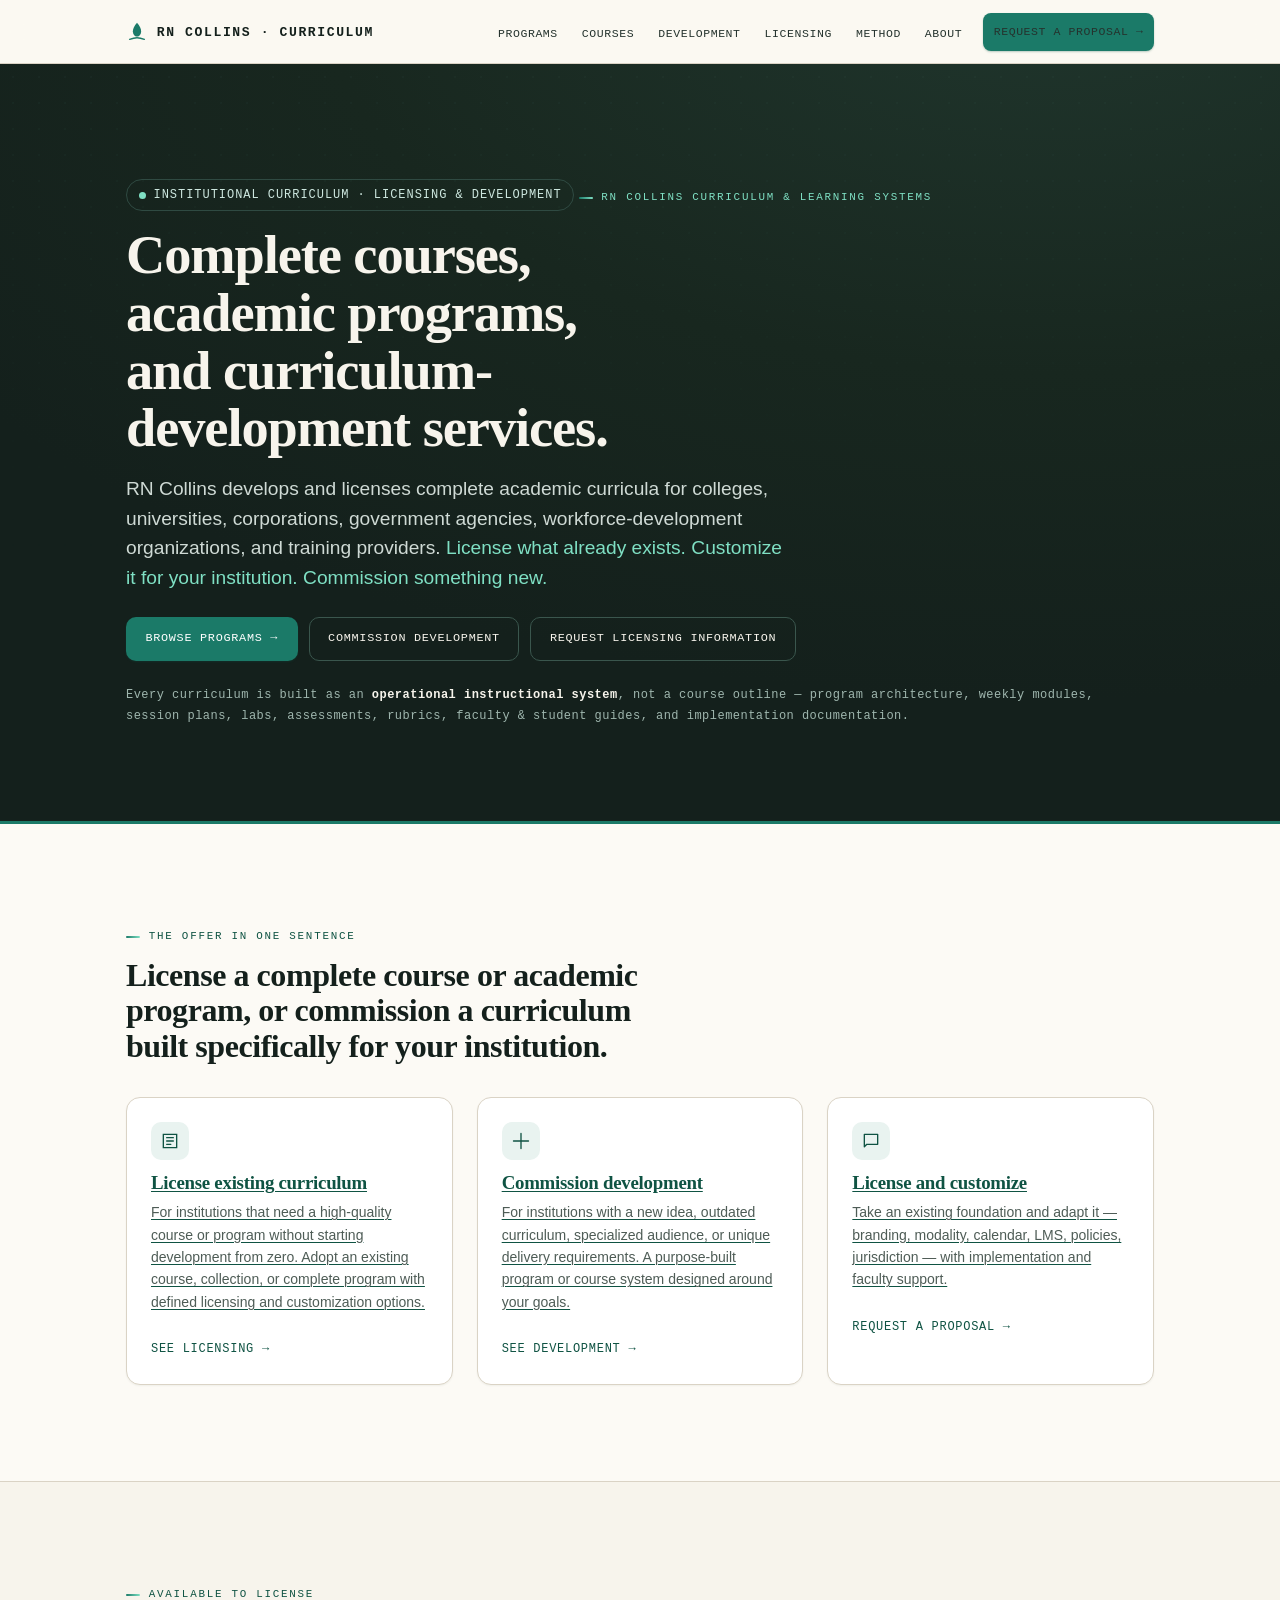
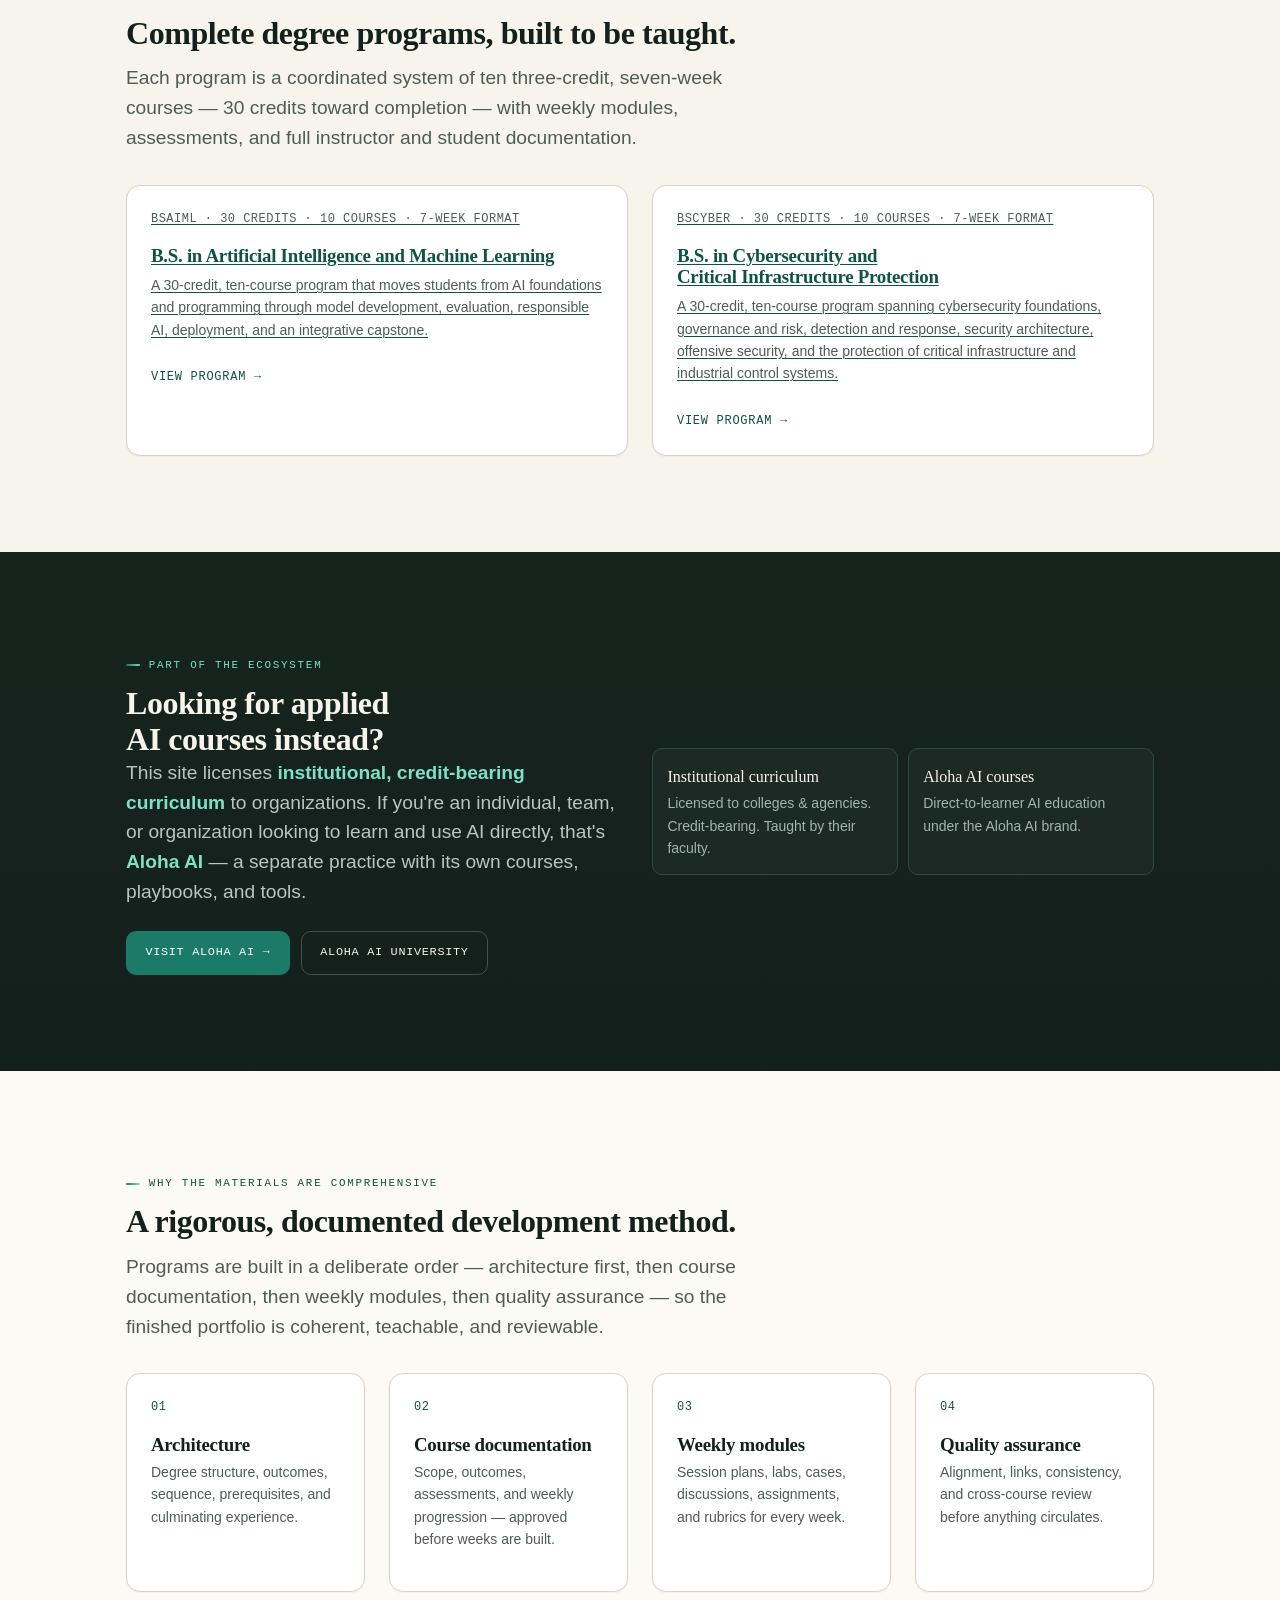
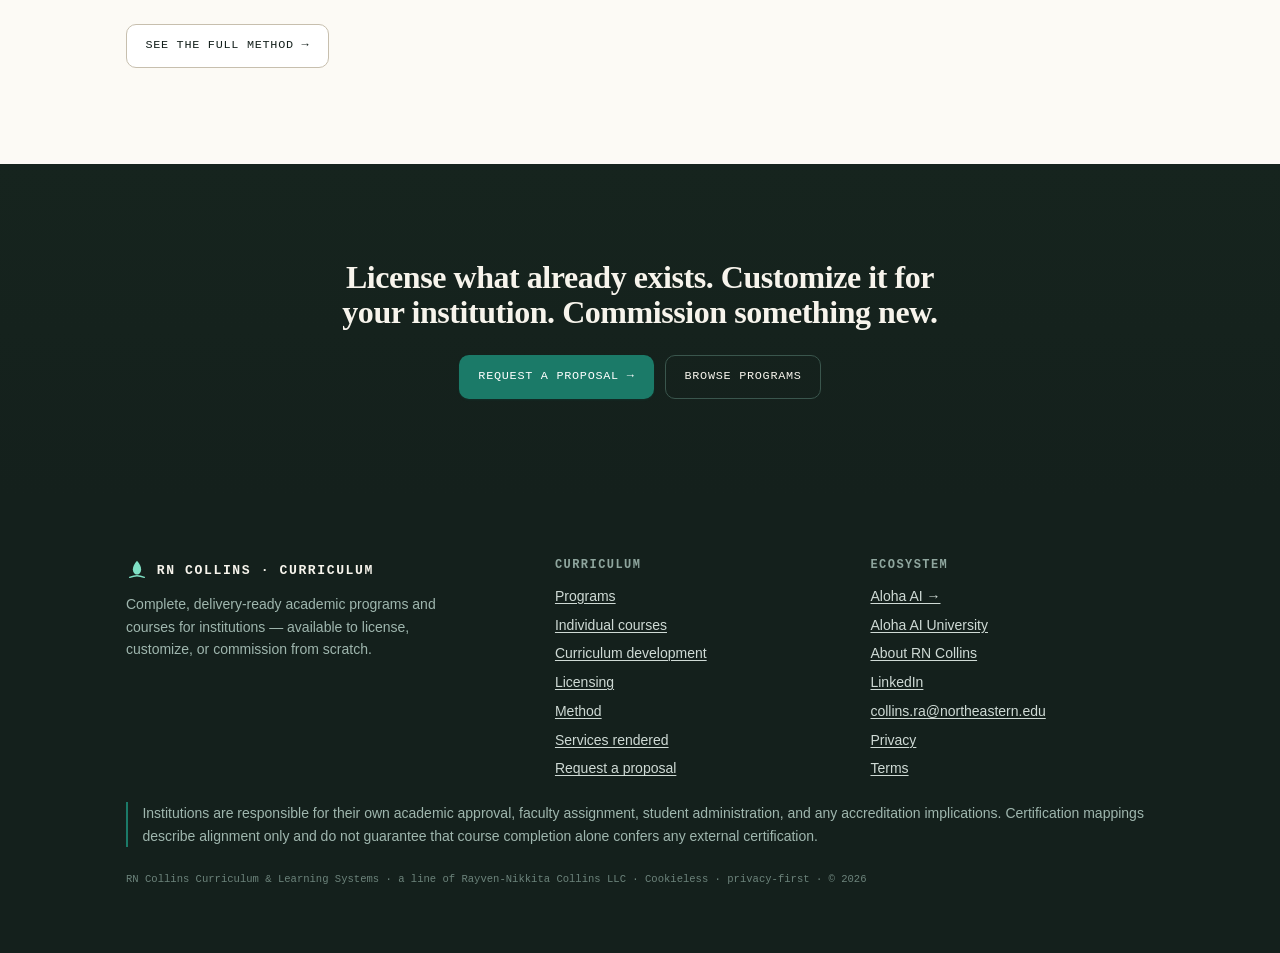
==== index.html @ 0f9e73a1 "feat: institutional curriculum licensing & development site Two offers (license existing / commissio" ====
<!DOCTYPE html>
<html lang="en">
<head>
<meta charset="UTF-8">
<meta name="viewport" content="width=device-width, initial-scale=1.0">
<title>RN Collins Curriculum — License complete academic programs, or commission a curriculum built for your institution</title>
<meta name="description" content="Complete, delivery-ready academic programs and courses for colleges, universities, agencies, and employers — available to license, customize, or commission from scratch. By RN Collins.">
<link rel="canonical" href="https://curriculum-licensing.vercel.app/">
<meta name="theme-color" content="#14201C">
<meta property="og:type" content="website">
<meta property="og:title" content="RN Collins Curriculum — License complete academic programs, or commission a curriculum built for your institution">
<meta property="og:description" content="Complete, delivery-ready academic programs and courses for colleges, universities, agencies, and employers — available to license, customize, or commission from scratch. By RN Collins.">
<meta property="og:url" content="https://curriculum-licensing.vercel.app/">
<meta name="twitter:card" content="summary_large_image">
<meta name="twitter:title" content="RN Collins Curriculum — License complete academic programs, or commission a curriculum built for your institution">
<meta name="twitter:description" content="Complete, delivery-ready academic programs and courses for colleges, universities, agencies, and employers — available to license, customize, or commission from scratch. By RN Collins.">
<link rel="icon" href="/favicon.svg" type="image/svg+xml">
<script>document.documentElement.className+=' js';</script>
<link rel="stylesheet" href="/aloha-ds.css">
<script type="application/ld+json">
{"@context":"https://schema.org","@type":"Service","serviceType":"Academic curriculum development and licensing","provider":{"@type":"Person","name":"RN Collins","jobTitle":"Curriculum architect and academic program developer"},"areaServed":"US","url":"https://curriculum-licensing.vercel.app/","description":"Complete, delivery-ready academic programs and courses for colleges, universities, agencies, and employers — available to license, customize, or commission from scratch. By RN Collins.","brand":{"@type":"Organization","name":"Rayven-Nikkita Collins LLC"}}
</script>
<style>
  .hero{position:relative;overflow:hidden;background:var(--grad-hero);color:var(--cream);
    padding-block:clamp(60px,9vw,128px) clamp(48px,6vw,88px);border-bottom:3px solid var(--teal)}
  .hero::before{content:"";position:absolute;inset:0;background-image:radial-gradient(rgba(127,224,196,.05) 1px,transparent 1px);
    background-size:26px 26px;-webkit-mask-image:linear-gradient(180deg,rgba(0,0,0,.6),transparent 70%);mask-image:linear-gradient(180deg,rgba(0,0,0,.6),transparent 70%);pointer-events:none}
  .hero>.wrap{position:relative}
  .hero .display{color:var(--cream);max-width:20ch;margin-bottom:var(--s4)}
  .hero .lead{color:#CFDAD5;max-width:62ch}
  .hero em{color:var(--teal-mint);font-style:normal}
  .hero__cta{display:flex;gap:.7rem;flex-wrap:wrap;margin-top:var(--s5)}
  .hero__meta{margin-top:var(--s5);font-family:var(--mono);font-size:var(--fs-xs);color:#9FB6AE;letter-spacing:.04em;line-height:1.8}
  .hero__meta b{color:var(--cream)}
  .livebadge{display:inline-flex;align-items:center;gap:.5rem;font-family:var(--mono);font-size:var(--fs-xs);
    letter-spacing:.08em;text-transform:uppercase;color:#CDE7DF;border:1px solid #2F4A42;border-radius:var(--r-pill);padding:.34rem .72rem;margin-bottom:var(--s4)}
  .livebadge .dot{width:7px;height:7px;border-radius:50%;background:var(--teal-mint)}
  .sec-head{margin-bottom:var(--s6);max-width:72ch}
  .sec-head .h2{margin-bottom:var(--s3)}
  .pagehead{padding-block:clamp(48px,6vw,84px) clamp(28px,3vw,40px);background:var(--grad-ink);color:var(--cream);border-bottom:3px solid var(--teal)}
  .pagehead .display,.pagehead .h1{color:var(--cream)}
  .pagehead .lead{color:#CFDAD5}
  .card .go{font-family:var(--mono);font-size:var(--fs-xs);color:var(--teal-d);text-transform:uppercase;letter-spacing:.06em;margin-top:.7rem;display:inline-block}
  .card--hover:hover .go{text-decoration:underline}
  .kv{font-family:var(--mono);font-size:var(--fs-xs);letter-spacing:.04em;color:var(--muted);text-transform:uppercase}
  .num-stat{font-family:var(--serif);font-size:2rem;color:var(--teal-d);line-height:1}
  .section--ink .num-stat{color:var(--teal-mint)}
  .clist{list-style:none;margin:0;padding:0}
  .clist li{padding-left:1.4rem;position:relative;margin-bottom:.5rem}
  .clist li::before{content:"";position:absolute;left:0;top:.5em;width:8px;height:8px;border-radius:2px;background:var(--grad-mint-rule)}
  .courserow{display:grid;grid-template-columns:auto 1fr auto;gap:var(--s4);align-items:baseline;padding:var(--s4) 0;border-bottom:1px solid var(--line)}
  .courserow:last-child{border-bottom:0}
  .courserow .code{font-family:var(--mono);font-size:var(--fs-sm);color:var(--teal-d);letter-spacing:.03em}
  .courserow .cr{font-family:var(--mono);font-size:var(--fs-xs);color:var(--muted)}
  @media(max-width:640px){.courserow{grid-template-columns:1fr;gap:var(--s1)}}
  .offergrid{display:grid;grid-template-columns:1fr 1fr 1fr;gap:var(--s5)}
  @media(max-width:820px){.offergrid{grid-template-columns:1fr}}
  .phase{border-left:2px solid var(--line-2);padding:0 0 var(--s5) var(--s5);position:relative;margin-left:.4rem}
  .phase::before{content:"";position:absolute;left:-6px;top:.2rem;width:10px;height:10px;border-radius:50%;background:var(--teal);border:2px solid var(--paper)}
  .phase:last-child{padding-bottom:0}
  .phase .p-num{font-family:var(--mono);font-size:var(--fs-xs);letter-spacing:.1em;color:var(--teal-d);text-transform:uppercase}
</style>
</head>
<body>
<a class="skip" href="#main">Skip to content</a>
<header class="nav">
  <div class="nav__in">
    <a class="nav__brand" href="/" aria-label="RN Collins Curriculum home">
      <svg width="22" height="22" viewBox="0 0 24 24" aria-hidden="true"><path d="M12 2c3 3.5 4.5 6.5 4.5 9.2 0 3.4-2 5.8-4.5 5.8s-4.5-2.4-4.5-5.8C7.5 8.5 9 5.5 12 2z" fill="#1B7A68"/><path d="M4 20c3-1.2 5.4-1.8 8-1.8s5 .6 8 1.8" stroke="#1B7A68" stroke-width="1.6" fill="none" stroke-linecap="round"/></svg>
      RN&nbsp;Collins&nbsp;·&nbsp;Curriculum
    </a>
    <button class="nav__burger" id="burger" aria-expanded="false" aria-controls="navlinks" aria-label="Open menu">
      <svg width="20" height="20" viewBox="0 0 24 24" aria-hidden="true"><path d="M3 6h18M3 12h18M3 18h18" stroke="currentColor" stroke-width="1.8" stroke-linecap="round"/></svg>
    </button>
    <nav aria-label="Primary">
      <ul class="nav__links" id="navlinks">
<li><a href="/programs">Programs</a></li>
<li><a href="/courses">Courses</a></li>
<li><a href="/curriculum-development">Development</a></li>
<li><a href="/licensing">Licensing</a></li>
<li><a href="/method">Method</a></li>
<li><a href="/about">About</a></li>
<li class="nav__cta"><a class="btn btn--primary btn--sm" href="/request">Request a proposal →</a></li>
</ul>
    </nav>
  </div>
</header>
<main id="main"><section class="hero">
    <div class="wrap">
      <span class="livebadge"><span class="dot"></span> Institutional curriculum · licensing &amp; development</span>
      <p class="eyebrow" style="color:var(--teal-mint)">RN Collins Curriculum &amp; Learning Systems</p>
      <h1 class="display">Complete courses, academic programs, and curriculum-development services.</h1>
      <p class="lead">RN Collins develops and licenses complete academic curricula for colleges, universities, corporations, government agencies, workforce-development organizations, and training providers. <em>License what already exists. Customize it for your institution. Commission something new.</em></p>
      <div class="hero__cta">
        <a class="btn btn--primary" href="/programs">Browse programs →</a>
        <a class="btn btn--ghost" href="/curriculum-development">Commission development</a>
        <a class="btn btn--ghost" href="/request">Request licensing information</a>
      </div>
      <p class="hero__meta">Every curriculum is built as an <b>operational instructional system</b>, not a course outline — program architecture, weekly modules, session plans, labs, assessments, rubrics, faculty &amp; student guides, and implementation documentation.</p>
    </div>
  </section>

  <section class="section section--paper">
    <div class="wrap">
      <div class="sec-head reveal">
        <p class="eyebrow">The offer in one sentence</p>
        <h2 class="h2">License a complete course or academic program, or commission a curriculum built specifically for your institution.</h2>
      </div>
      <div class="offergrid">
        <a class="card card--hover reveal" href="/licensing">
          <div class="card__ic"><svg width="20" height="20" viewBox="0 0 24 24"><path d="M4 4h16v16H4z" fill="none" stroke="currentColor" stroke-width="1.6"/><path d="M8 8h8M8 12h8M8 16h5" stroke="currentColor" stroke-width="1.6" stroke-linecap="round"/></svg></div>
          <h3>License existing curriculum</h3>
          <p class="muted small">For institutions that need a high-quality course or program without starting development from zero. Adopt an existing course, collection, or complete program with defined licensing and customization options.</p>
          <span class="go">See licensing →</span>
        </a>
        <a class="card card--hover reveal" href="/curriculum-development">
          <div class="card__ic"><svg width="20" height="20" viewBox="0 0 24 24"><path d="M12 3v18M3 12h18" stroke="currentColor" stroke-width="1.6" stroke-linecap="round"/></svg></div>
          <h3>Commission development</h3>
          <p class="muted small">For institutions with a new idea, outdated curriculum, specialized audience, or unique delivery requirements. A purpose-built program or course system designed around your goals.</p>
          <span class="go">See development →</span>
        </a>
        <a class="card card--hover reveal" href="/request">
          <div class="card__ic"><svg width="20" height="20" viewBox="0 0 24 24"><path d="M4 4h16v12H7l-3 3z" fill="none" stroke="currentColor" stroke-width="1.6" stroke-linejoin="round"/></svg></div>
          <h3>License and customize</h3>
          <p class="muted small">Take an existing foundation and adapt it — branding, modality, calendar, LMS, policies, jurisdiction — with implementation and faculty support.</p>
          <span class="go">Request a proposal →</span>
        </a>
      </div>
    </div>
  </section>

  <section class="section">
    <div class="wrap">
      <div class="sec-head reveal">
        <p class="eyebrow">Available to license</p>
        <h2 class="h2">Complete degree programs, built to be taught.</h2>
        <p class="lead">Each program is a coordinated system of ten three-credit, seven-week courses — 30 credits toward completion — with weekly modules, assessments, and full instructor and student documentation.</p>
      </div>
      <div class="grid grid-2">
        <a class="card card--hover reveal" href="/programs/ai-machine-learning">
          <p class="kv">BSAIML · 30 credits · 10 courses · 7-week format</p>
          <h3 style="margin-top:.4rem">B.S. in Artificial Intelligence and Machine Learning</h3>
          <p class="muted small">A 30-credit, ten-course program that moves students from AI foundations and programming through model development, evaluation, responsible AI, deployment, and an integrative capstone.</p>
          <span class="go">View program →</span>
        </a>
<a class="card card--hover reveal" href="/programs/cybersecurity-critical-infrastructure">
          <p class="kv">BSCYBER · 30 credits · 10 courses · 7-week format</p>
          <h3 style="margin-top:.4rem">B.S. in Cybersecurity and Critical Infrastructure Protection</h3>
          <p class="muted small">A 30-credit, ten-course program spanning cybersecurity foundations, governance and risk, detection and response, security architecture, offensive security, and the protection of critical infrastructure and industrial control systems.</p>
          <span class="go">View program →</span>
        </a>
      </div>
    </div>
  </section>

  <section class="section section--ink">
    <div class="wrap">
      <div class="grid grid-2" style="align-items:center">
        <div class="reveal">
          <p class="eyebrow">Part of the ecosystem</p>
          <h2 class="h2" style="color:var(--cream)">Looking for applied AI courses instead?</h2>
          <p class="lead">This site licenses <b style="color:var(--teal-mint)">institutional, credit-bearing curriculum</b> to organizations. If you're an individual, team, or organization looking to learn and use AI directly, that's <b style="color:var(--teal-mint)">Aloha AI</b> — a separate practice with its own courses, playbooks, and tools.</p>
          <div class="hero__cta">
            <a class="btn btn--primary" href="https://aloha-ai-consulting.vercel.app" target="_blank" rel="noopener">Visit Aloha AI →</a>
            <a class="btn btn--ghost" href="https://aloha-ai-consulting.vercel.app/university" target="_blank" rel="noopener">Aloha AI University</a>
          </div>
        </div>
        <div class="reveal">
          <div class="moat" style="display:grid;grid-template-columns:1fr 1fr;gap:.6rem">
            <div class="m" style="border:1px solid #2F4A42;border-radius:var(--r-sm);padding:.9rem;background:rgba(255,255,255,.03)"><div class="t" style="font-family:var(--serif);color:var(--cream);margin-bottom:.2rem">Institutional curriculum</div><div class="small" style="color:#9FB6AE">Licensed to colleges &amp; agencies. Credit-bearing. Taught by their faculty.</div></div>
            <div class="m" style="border:1px solid #2F4A42;border-radius:var(--r-sm);padding:.9rem;background:rgba(255,255,255,.03)"><div class="t" style="font-family:var(--serif);color:var(--cream);margin-bottom:.2rem">Aloha AI courses</div><div class="small" style="color:#9FB6AE">Direct-to-learner AI education under the Aloha&nbsp;AI brand.</div></div>
          </div>
        </div>
      </div>
    </div>
  </section>

  <section class="section section--paper">
    <div class="wrap">
      <div class="sec-head reveal">
        <p class="eyebrow">Why the materials are comprehensive</p>
        <h2 class="h2">A rigorous, documented development method.</h2>
        <p class="lead">Programs are built in a deliberate order — architecture first, then course documentation, then weekly modules, then quality assurance — so the finished portfolio is coherent, teachable, and reviewable.</p>
      </div>
      <div class="grid grid-4 keep-2">
        <div class="card reveal"><p class="kv" style="color:var(--teal-d)">01</p><h3 style="margin:.3rem 0 .4rem;font-size:var(--fs-h3)">Architecture</h3><p class="muted small">Degree structure, outcomes, sequence, prerequisites, and culminating experience.</p></div>
<div class="card reveal"><p class="kv" style="color:var(--teal-d)">02</p><h3 style="margin:.3rem 0 .4rem;font-size:var(--fs-h3)">Course documentation</h3><p class="muted small">Scope, outcomes, assessments, and weekly progression — approved before weeks are built.</p></div>
<div class="card reveal"><p class="kv" style="color:var(--teal-d)">03</p><h3 style="margin:.3rem 0 .4rem;font-size:var(--fs-h3)">Weekly modules</h3><p class="muted small">Session plans, labs, cases, discussions, assignments, and rubrics for every week.</p></div>
<div class="card reveal"><p class="kv" style="color:var(--teal-d)">04</p><h3 style="margin:.3rem 0 .4rem;font-size:var(--fs-h3)">Quality assurance</h3><p class="muted small">Alignment, links, consistency, and cross-course review before anything circulates.</p></div>
      </div>
      <div style="margin-top:var(--s6)"><a class="btn btn--outline" href="/method">See the full method →</a></div>
    </div>
  </section>

  <section class="section section--ink">
    <div class="wrap" style="text-align:center;max-width:760px">
      <h2 class="h2" style="color:var(--cream)">License what already exists. Customize it for your institution. Commission something new.</h2>
      <div class="hero__cta" style="justify-content:center;margin-top:var(--s5)">
        <a class="btn btn--primary" href="/request">Request a proposal →</a>
        <a class="btn btn--ghost" href="/programs">Browse programs</a>
      </div>
    </div>
  </section></main>
<footer class="footer" aria-labelledby="foot-h">
  <div class="wrap">
    <h2 id="foot-h" class="small" style="position:absolute;left:-999px">Site footer</h2>
    <div class="footer__grid">
      <div>
        <a class="nav__brand" href="/" style="color:var(--cream)" aria-label="RN Collins Curriculum home"><svg width="22" height="22" viewBox="0 0 24 24" aria-hidden="true"><path d="M12 2c3 3.5 4.5 6.5 4.5 9.2 0 3.4-2 5.8-4.5 5.8s-4.5-2.4-4.5-5.8C7.5 8.5 9 5.5 12 2z" fill="#7FE0C4"/><path d="M4 20c3-1.2 5.4-1.8 8-1.8s5 .6 8 1.8" stroke="#7FE0C4" stroke-width="1.6" fill="none" stroke-linecap="round"/></svg> RN&nbsp;Collins&nbsp;·&nbsp;Curriculum</a>
        <p class="small" style="margin-top:var(--s3);max-width:40ch;color:#9FB6AE">Complete, delivery-ready academic programs and courses for institutions — available to license, customize, or commission from scratch.</p>
      </div>
      <div>
        <h3>Curriculum</h3>
        <ul>
          <li><a href="/programs">Programs</a></li>
          <li><a href="/courses">Individual courses</a></li>
          <li><a href="/curriculum-development">Curriculum development</a></li>
          <li><a href="/licensing">Licensing</a></li>
          <li><a href="/method">Method</a></li>
          <li><a href="/services-rendered">Services rendered</a></li>
          <li><a href="/request">Request a proposal</a></li>
        </ul>
      </div>
      <div>
        <h3>Ecosystem</h3>
        <ul>
          <li><a href="https://aloha-ai-consulting.vercel.app" target="_blank" rel="noopener">Aloha AI →</a></li>
          <li><a href="https://aloha-ai-consulting.vercel.app/university" target="_blank" rel="noopener">Aloha AI University</a></li>
          <li><a href="/about">About RN Collins</a></li>
          <li><a href="https://www.linkedin.com/in/rn-collins" target="_blank" rel="noopener">LinkedIn</a></li>
          <li><a href="mailto:collins.ra@northeastern.edu?subject=Curriculum%20licensing%20inquiry">collins.ra@northeastern.edu</a></li>
          <li><a href="/privacy">Privacy</a></li>
          <li><a href="/terms">Terms</a></li>
        </ul>
      </div>
    </div>
    <p class="disc small">Institutions are responsible for their own academic approval, faculty assignment, student administration, and any accreditation implications. Certification mappings describe alignment only and do not guarantee that course completion alone confers any external certification.</p>
    <p class="fine">RN Collins Curriculum &amp; Learning Systems · a line of Rayven-Nikkita Collins LLC · Cookieless · privacy-first · © 2026</p>
  </div>
</footer>
<script>
  (function(){var b=document.getElementById('burger'),l=document.getElementById('navlinks');
  function set(o){b.setAttribute('aria-expanded',o);l.classList.toggle('open',o);b.setAttribute('aria-label',o?'Close menu':'Open menu');}
  b.addEventListener('click',function(){set(b.getAttribute('aria-expanded')!=='true');});
  l.addEventListener('click',function(e){if(e.target.tagName==='A')set(false);});
  document.addEventListener('keydown',function(e){if(e.key==='Escape')set(false);});})();
  document.querySelectorAll('.acc__btn').forEach(function(btn){var p=document.getElementById(btn.getAttribute('aria-controls'));
    btn.addEventListener('click',function(){var o=btn.getAttribute('aria-expanded')==='true';btn.setAttribute('aria-expanded',!o);p.style.maxHeight=o?null:p.scrollHeight+'px';});});
  (function(){var nav=document.querySelector('.nav');if(!nav)return;var on=function(){nav.classList.toggle('is-stuck',window.scrollY>8);};on();window.addEventListener('scroll',on,{passive:true});})();
  (function(){if(matchMedia('(prefers-reduced-motion:reduce)').matches){document.querySelectorAll('.reveal').forEach(function(e){e.classList.add('in');});return;}
  var io=new IntersectionObserver(function(es){es.forEach(function(e){if(e.isIntersecting){e.target.classList.add('in');io.unobserve(e.target);}});},{threshold:.12});
  document.querySelectorAll('.reveal').forEach(function(e){io.observe(e);});})();
</script>
</body>
</html>
---- aloha-ds.css ----
/* ============================================================
   ALOHA AI — DESIGN SYSTEM  (aloha-ds.css)
   The shared stylesheet for all 13 ecosystem sites.
   Copy this file verbatim into each site; put page-specific
   rules in the page's own <style> or a page.css.
   v1.0 · 2026-07
   ============================================================ */

/* ---- 1. TOKENS ------------------------------------------- */
:root{
  /* Brand color */
  --teal:#1B7A68; --teal-d:#0F5343; --teal-l:#E9F3F0; --teal-mint:#7FE0C4;
  --ink:#14201C; --ink-2:#25332E; --ink-3:#3B4A44;
  --cream:#F7F4EC; --cream-2:#EFEAE0; --paper:#FCFAF5; --white:#FFFFFF;
  --muted:#4E5C56;            /* AA on cream */
  --muted-on-ink:#B7C7C0;     /* AA on ink */
  --line:#DAD3C5; --line-2:#C7BFAE;
  --amber:#8A5A08; --amber-l:#FBF4E6; --amber-bd:#E4CE9E;
  --red:#9C2F2F; --red-l:#FBF1F0; --red-bd:#E3B9B4;
  --green:#166A34; --green-l:#EFF7F1; --green-bd:#BEDFC9;
  /* Type */
  --serif:"Iowan Old Style","Palatino Linotype",Palatino,Georgia,"Times New Roman",serif;
  --sans:-apple-system,BlinkMacSystemFont,"Segoe UI",Inter,Roboto,Helvetica,Arial,sans-serif;
  --mono:"SFMono-Regular",Menlo,Consolas,"Liberation Mono",monospace;
  /* Type scale (fluid) */
  --fs-display:clamp(2.1rem,5.2vw,3.4rem);
  --fs-h1:clamp(1.9rem,4vw,2.7rem);
  --fs-h2:clamp(1.5rem,3vw,2rem);
  --fs-h3:1.18rem; --fs-body:1rem; --fs-sm:.875rem; --fs-xs:.75rem;
  --label:.68rem;               /* mono eyebrow/label size */
  /* Space scale */
  --s1:4px; --s2:8px; --s3:12px; --s4:16px; --s5:24px; --s6:32px; --s7:48px; --s8:64px; --s9:96px;
  /* Radius + shadow + motion */
  --r-sm:10px; --r:14px; --r-lg:18px; --r-pill:999px;
  --sh-1:0 1px 2px rgba(20,32,28,.05);
  --sh-2:0 1px 2px rgba(20,32,28,.05),0 10px 34px rgba(20,32,28,.07);
  /* elevated shadow set (flagship depth, still soft) */
  --sh-3:0 2px 4px rgba(20,32,28,.04),0 18px 48px -12px rgba(20,32,28,.14);
  --sh-focus:0 0 0 3px rgba(27,122,104,.35);
  --sh-focus-mint:0 0 0 3px rgba(127,224,196,.55);
  --ease:cubic-bezier(.4,0,.2,1);
  --ease-out:cubic-bezier(.16,1,.3,1);      /* editorial ease-out for reveals */
  --dur:.22s; --dur-s:.14s;
  --maxw:1080px; --maxw-wide:1200px; --nav-h:64px;
  /* Editorial surfaces / gradients (within brand) */
  --grad-hero:radial-gradient(130% 120% at 82% -12%,#20362d 0%,#18271F 44%,var(--ink) 80%);
  --grad-ink:linear-gradient(180deg,#16241E 0%,var(--ink) 100%);
  --grad-mint-rule:linear-gradient(90deg,var(--teal) 0%,var(--teal-mint) 100%);
  --texture-dot:radial-gradient(rgba(27,122,104,.045) 1px,transparent 1px);
}

/* ---- 2. BASE / RESET ------------------------------------- */
*{box-sizing:border-box}
html{scroll-behavior:smooth;scroll-padding-top:calc(var(--nav-h) + 12px);-webkit-text-size-adjust:100%}
body{margin:0;background:var(--cream);color:var(--ink);font-family:var(--sans);
  font-size:var(--fs-body);line-height:1.6;-webkit-font-smoothing:antialiased;text-rendering:optimizeLegibility}
img{max-width:100%;display:block}
h1,h2,h3,h4{font-family:var(--serif);font-weight:600;letter-spacing:-.014em;line-height:1.12;margin:0;text-wrap:balance}
p{margin:0 0 1rem;text-wrap:pretty}
a{color:var(--teal-d);text-underline-offset:2px;text-decoration-thickness:from-font;transition:color var(--dur-s) var(--ease)}
a:hover{color:var(--teal)}
:focus-visible{outline:none;box-shadow:var(--sh-focus);border-radius:6px}
.section--ink :focus-visible{box-shadow:var(--sh-focus-mint)}
::selection{background:var(--teal-mint);color:var(--ink)}

/* ---- 3. LAYOUT ------------------------------------------- */
.wrap{max-width:var(--maxw);margin-inline:auto;padding-inline:clamp(18px,4vw,26px)}
.section{padding-block:clamp(56px,7.5vw,104px);position:relative}
.section + .section{border-top:1px solid var(--line)}
.section--ink{background:var(--grad-ink);color:var(--cream)}
.section--ink + .section,.section + .section--ink{border-top:0}
.section--paper{background:var(--paper)}
/* subtle dot texture, opt-in, brand-tinted */
.section--texture{background-image:var(--texture-dot);background-size:22px 22px}
.wrap--wide{max-width:var(--maxw-wide)}
/* accent rule system — an editorial hairline that reads intentional */
.rule{height:2px;width:56px;border:0;border-radius:2px;background:var(--grad-mint-rule);margin:0 0 var(--s5)}
.section--ink .rule{background:var(--grad-mint-rule);opacity:.9}
.stack>*+*{margin-top:var(--s4)}
.grid{display:grid;gap:var(--s5)}
.grid-2{grid-template-columns:repeat(2,1fr)}
.grid-3{grid-template-columns:repeat(3,1fr)}
.grid-4{grid-template-columns:repeat(4,1fr)}
@media(max-width:820px){.grid-2,.grid-3,.grid-4{grid-template-columns:1fr}}
@media(max-width:820px){.grid-4.keep-2,.grid-3.keep-2{grid-template-columns:1fr 1fr}}
.measure{max-width:64ch}

/* ---- 4. TYPOGRAPHY HELPERS ------------------------------- */
.eyebrow{font-family:var(--mono);font-size:var(--label);letter-spacing:.16em;text-transform:uppercase;color:var(--teal-d);margin:0 0 var(--s3);display:inline-flex;align-items:center;gap:.55rem}
.eyebrow::before{content:"";width:14px;height:2px;border-radius:2px;background:var(--grad-mint-rule);flex:none}
.section--ink .eyebrow::before{opacity:.95}
.section--ink .eyebrow{color:var(--teal-mint)}
.display{font-size:var(--fs-display);letter-spacing:-.02em;line-height:1.06}
.h1{font-size:var(--fs-h1)} .h2{font-size:var(--fs-h2)} .h3{font-size:var(--fs-h3)}
.lead{font-size:clamp(1.06rem,1.6vw,1.2rem);line-height:1.55;color:var(--muted);max-width:60ch}
.section--ink .lead{color:var(--muted-on-ink)}
.mono{font-family:var(--mono)}
.small{font-size:var(--fs-sm)} .muted{color:var(--muted)}

/* ---- 5. BUTTONS ------------------------------------------ */
.btn{display:inline-flex;align-items:center;gap:.5rem;font-family:var(--mono);font-size:.74rem;
  letter-spacing:.06em;text-transform:uppercase;font-weight:500;text-decoration:none;cursor:pointer;
  padding:.72rem 1.15rem;border-radius:var(--r-sm);border:1px solid transparent;transition:all var(--dur) var(--ease);
  min-height:44px;line-height:1}
.btn--primary{background:var(--teal);color:#fff;box-shadow:0 1px 2px rgba(15,83,67,.28)}
.btn--primary:hover{background:#22917b;color:#fff;transform:translateY(-1px);box-shadow:0 8px 22px -6px rgba(15,83,67,.5)}
.btn--primary:active{transform:translateY(0)}
.btn--outline{background:var(--white);border-color:var(--line-2);color:var(--ink)}
.btn--outline:hover{border-color:var(--teal);color:var(--teal-d);transform:translateY(-1px);box-shadow:var(--sh-1)}
.btn--ghost{background:transparent;border-color:#3a564d;color:var(--cream)}
.btn--ghost:hover{border-color:var(--teal-mint);color:#fff}
.btn--sm{padding:.5rem .8rem;min-height:38px;font-size:.68rem}

/* ---- 6. CHIPS / TAGS ------------------------------------- */
.chip{display:inline-flex;align-items:center;gap:.4rem;font-family:var(--mono);font-size:var(--fs-xs);
  letter-spacing:.05em;text-transform:uppercase;padding:.24rem .55rem;border-radius:var(--r-pill);
  border:1px solid var(--line);background:#fff;color:var(--ink-2)}
.chip--hi{color:var(--green);border-color:var(--green-bd);background:var(--green-l)}
.chip--med{color:var(--amber);border-color:var(--amber-bd);background:var(--amber-l)}
.chip--src{color:var(--teal-d);border-color:#BADFD6;background:var(--teal-l)}
.chip .ic{width:7px;height:7px;border-radius:50%;background:currentColor;flex:none}

/* ---- 7. CARDS -------------------------------------------- */
.card{position:relative;background:#fff;border:1px solid var(--line);border-radius:var(--r);padding:var(--s5);box-shadow:var(--sh-1);
  transition:box-shadow var(--dur) var(--ease),transform var(--dur) var(--ease),border-color var(--dur) var(--ease)}
.card--hover{cursor:pointer}
.card--hover:hover{box-shadow:var(--sh-3);transform:translateY(-3px);border-color:var(--line-2)}
/* an accent hairline that surfaces on hover — quiet until you touch it */
.card--hover::after{content:"";position:absolute;left:var(--s5);right:var(--s5);top:0;height:2px;border-radius:2px;
  background:var(--grad-mint-rule);transform:scaleX(0);transform-origin:left;opacity:0;transition:transform var(--dur) var(--ease-out),opacity var(--dur) var(--ease)}
.card--hover:hover::after{transform:scaleX(1);opacity:1}
.card h3{font-size:var(--fs-h3);margin-bottom:var(--s2)}
.card__ic{width:38px;height:38px;border-radius:10px;background:var(--teal-l);color:var(--teal-d);
  display:grid;place-items:center;margin-bottom:var(--s3)}

/* ---- 8. TOOL PANEL (dark interactive) -------------------- */
.tool{background:var(--ink);color:var(--cream);border-radius:var(--r-lg);padding:var(--s6);box-shadow:var(--sh-2)}
.tool h3{color:var(--cream)}
.field{margin-bottom:var(--s4)}
.field label{display:block;font-family:var(--mono);font-size:var(--fs-xs);letter-spacing:.1em;
  text-transform:uppercase;color:var(--muted-on-ink);margin-bottom:.4rem}
.field select,.field input{width:100%;padding:.66rem .75rem;border-radius:var(--r-sm);
  border:1px solid #33504f;background:#0E1815;color:var(--cream);font:inherit;font-size:.95rem;min-height:44px}
.field select:focus-visible,.field input:focus-visible{box-shadow:var(--sh-focus);border-color:var(--teal)}
.out{background:#0E1815;border:1px solid #2C463E;border-radius:var(--r);padding:var(--s5)}
.out__lab{font-family:var(--mono);font-size:var(--fs-xs);letter-spacing:.12em;text-transform:uppercase;color:var(--muted-on-ink);margin-bottom:.3rem}
.out__big{font-family:var(--serif);font-size:1.7rem;color:var(--teal-mint);line-height:1.1}
.out ul{margin:.7rem 0 0;padding-left:1.1rem;color:#D6E4DF;font-size:.9rem}
.out ul li{margin-bottom:.3rem}
.flag{font-family:var(--mono);font-size:.72rem;color:#E7B36B;margin-top:.7rem}

/* ---- 9. TABLE (provenance) ------------------------------- */
.table-wrap{overflow-x:auto;border:1px solid var(--line);border-radius:var(--r);background:#fff}
table.data{width:100%;border-collapse:collapse;font-size:var(--fs-sm);min-width:560px}
.data th,.data td{text-align:left;padding:.65rem .8rem;border-bottom:1px solid var(--line);vertical-align:top}
.data th{background:var(--ink);color:var(--cream);font-family:var(--mono);font-size:var(--fs-xs);letter-spacing:.09em;text-transform:uppercase;font-weight:500;position:sticky;top:0}
.data tr:last-child td{border-bottom:none}
.data .cite{font-family:var(--mono);font-size:.8rem;color:var(--teal-d)}

/* ---- 10. ACCORDION (FAQ) --------------------------------- */
.acc{border:1px solid var(--line);border-radius:var(--r);background:#fff;overflow:hidden}
.acc+.acc{margin-top:var(--s3)}
.acc__btn{width:100%;text-align:left;background:none;border:0;cursor:pointer;padding:1rem 1.15rem;
  font-family:var(--serif);font-size:1.05rem;color:var(--ink);display:flex;justify-content:space-between;gap:1rem;align-items:center;min-height:56px}
.acc__btn:hover{color:var(--teal-d)}
.acc__ic{flex:none;transition:transform var(--dur) var(--ease);color:var(--teal)}
.acc__btn[aria-expanded="true"] .acc__ic{transform:rotate(45deg)}
.acc__panel{max-height:0;overflow:hidden;transition:max-height var(--dur) var(--ease)}
.acc__panel-inner{padding:0 1.15rem 1.1rem;color:var(--muted)}

/* ---- 11. NAV --------------------------------------------- */
.skip{position:absolute;left:-999px;top:0;background:var(--teal);color:#fff;padding:.6rem 1rem;
  border-radius:0 0 8px 0;z-index:200;font-family:var(--mono);font-size:.8rem}
.skip:focus{left:0;color:#fff}
.nav{position:sticky;top:0;z-index:100;background:rgba(252,250,245,.82);backdrop-filter:saturate(180%) blur(14px);
  border-bottom:1px solid var(--line);height:var(--nav-h);transition:box-shadow var(--dur) var(--ease),background var(--dur) var(--ease)}
.nav.is-stuck{background:rgba(252,250,245,.94);box-shadow:0 1px 0 var(--line),0 8px 24px -14px rgba(20,32,28,.4)}
.nav__in{max-width:var(--maxw);margin-inline:auto;padding-inline:clamp(18px,4vw,26px);height:var(--nav-h);
  display:flex;align-items:center;justify-content:space-between;gap:1rem}
.nav__brand{display:flex;align-items:center;gap:.55rem;font-family:var(--mono);font-size:.82rem;letter-spacing:.12em;
  text-transform:uppercase;color:var(--ink);text-decoration:none;font-weight:600}
.nav__brand svg{flex:none}
.nav__links{display:flex;align-items:center;gap:.3rem;list-style:none;margin:0;padding:0}
.nav__links a{font-family:var(--mono);font-size:.72rem;letter-spacing:.05em;text-transform:uppercase;
  color:var(--ink-2);text-decoration:none;padding:.5rem .6rem;border-radius:8px}
.nav__links a:hover{color:var(--teal-d);background:var(--teal-l)}
.nav__cta{margin-left:.4rem}
.nav__burger{display:none;background:none;border:1px solid var(--line-2);border-radius:9px;width:44px;height:44px;
  cursor:pointer;align-items:center;justify-content:center;color:var(--ink)}
@media(max-width:860px){
  .nav__links{position:fixed;inset:var(--nav-h) 0 auto 0;flex-direction:column;align-items:stretch;gap:0;
    background:var(--paper);border-bottom:1px solid var(--line);padding:var(--s3);transform:translateY(-8px);
    opacity:0;visibility:hidden;transition:all var(--dur) var(--ease);box-shadow:var(--sh-2)}
  .nav__links.open{opacity:1;visibility:visible;transform:translateY(0)}
  .nav__links a{padding:.85rem .8rem;font-size:.82rem}
  .nav__links .nav__cta{margin:.4rem 0 0}
  .nav__cta .btn{width:100%;justify-content:center}
  .nav__burger{display:inline-flex}
}

/* ---- 12. FOOTER ------------------------------------------ */
.footer{background:var(--ink);color:var(--muted-on-ink);padding-block:var(--s8) var(--s7);font-size:var(--fs-sm)}
.footer a{color:#CFDAD5}.footer a:hover{color:#fff}
.footer__grid{display:grid;grid-template-columns:1.4fr 1fr 1fr;gap:var(--s6)}
@media(max-width:720px){.footer__grid{grid-template-columns:1fr}}
.footer h3,.footer h4{font-family:var(--mono);font-size:var(--fs-xs);letter-spacing:.12em;text-transform:uppercase;color:#8FA69E;margin-bottom:var(--s3)}
.footer ul{list-style:none;margin:0;padding:0}.footer li{margin-bottom:.4rem}
.footer .disc{border-left:2px solid var(--teal);padding-left:.9rem;color:#9FB6AE;margin-top:var(--s4)}
.footer .fine{font-family:var(--mono);font-size:.66rem;color:#6C837B;margin-top:var(--s5);line-height:1.7}

/* ---- 13. UTIL / MOTION ----------------------------------- */
/* reveals only hide when JS is active (progressive enhancement) */
.js .reveal{opacity:0;transform:translateY(18px)}
.js .reveal.in{opacity:1;transform:none;transition:opacity .7s var(--ease-out),transform .7s var(--ease-out)}
.divider{height:1px;background:var(--line);border:0;margin-block:var(--s6)}
.divider--accent{height:2px;background:var(--grad-mint-rule);border-radius:2px;width:100%}
@media(prefers-reduced-motion:reduce){
  *{animation:none!important;transition:none!important;scroll-behavior:auto!important}
  .reveal{opacity:1;transform:none}
}
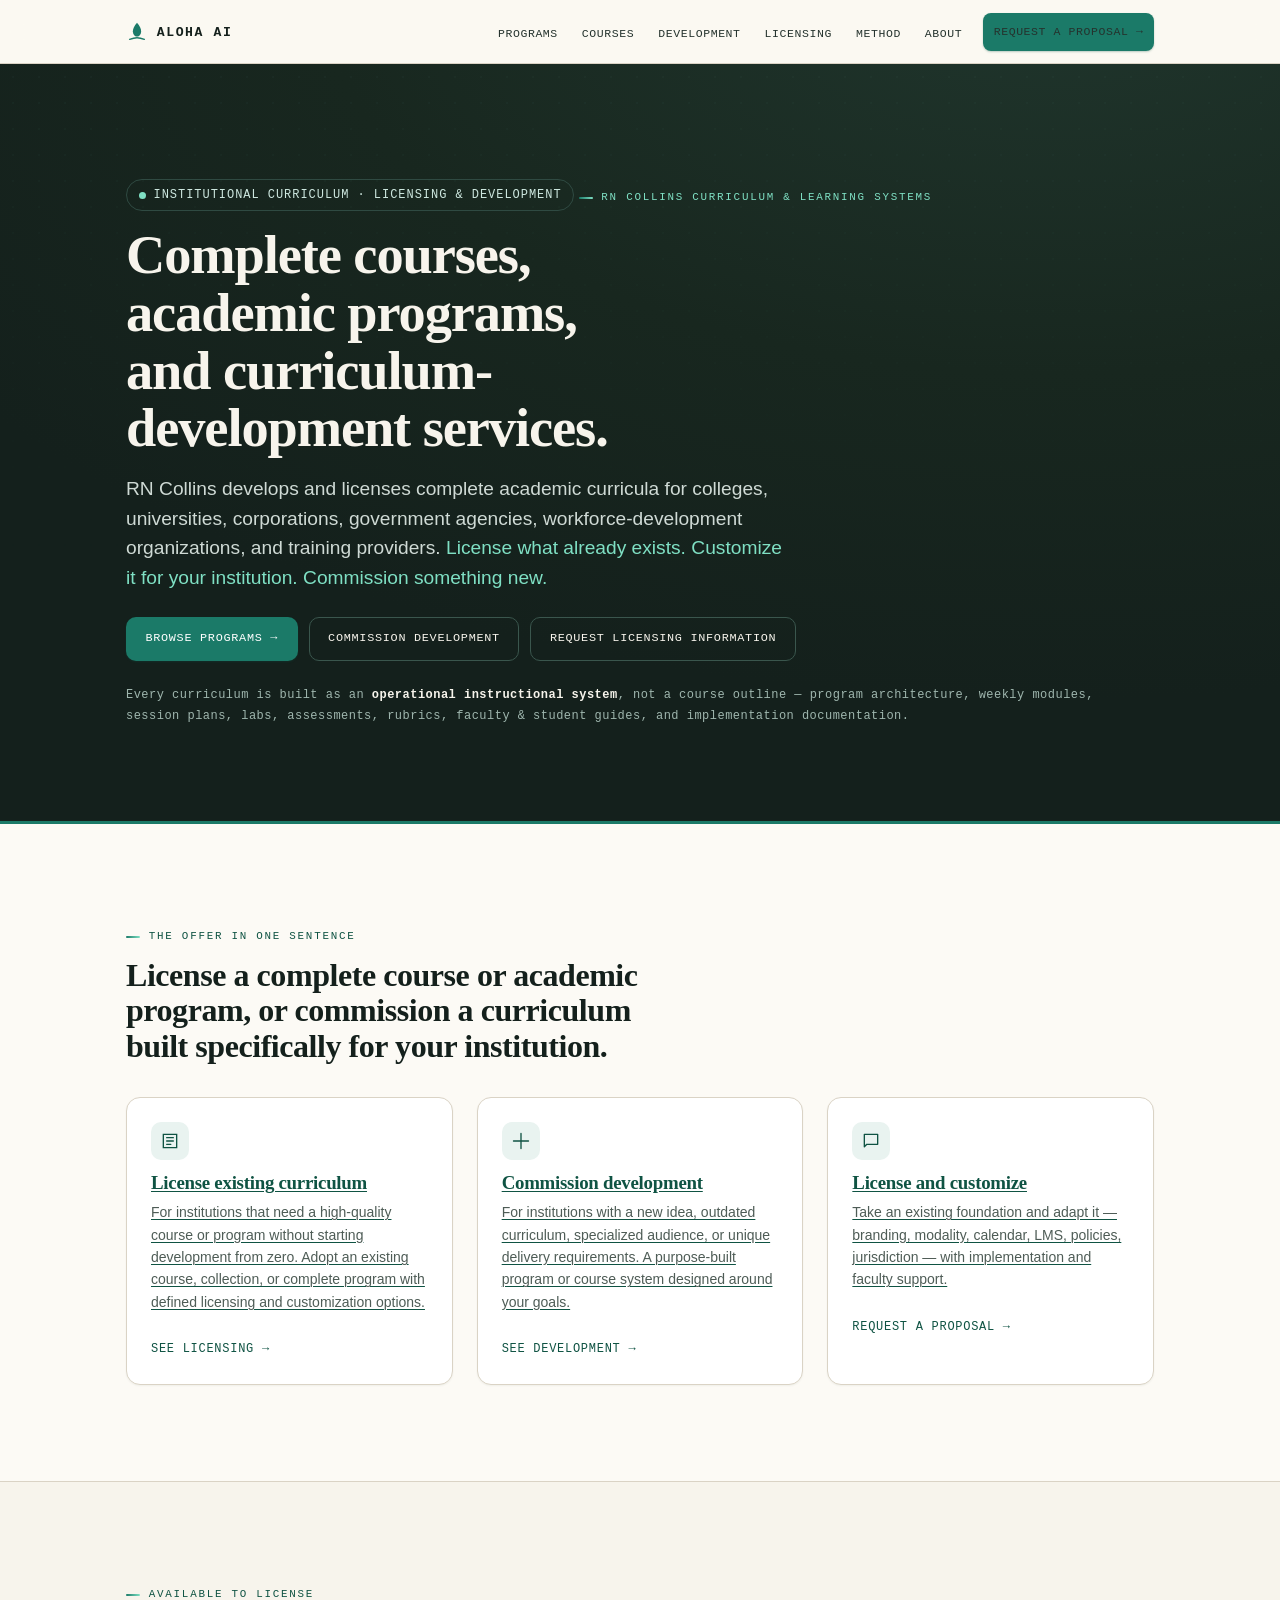
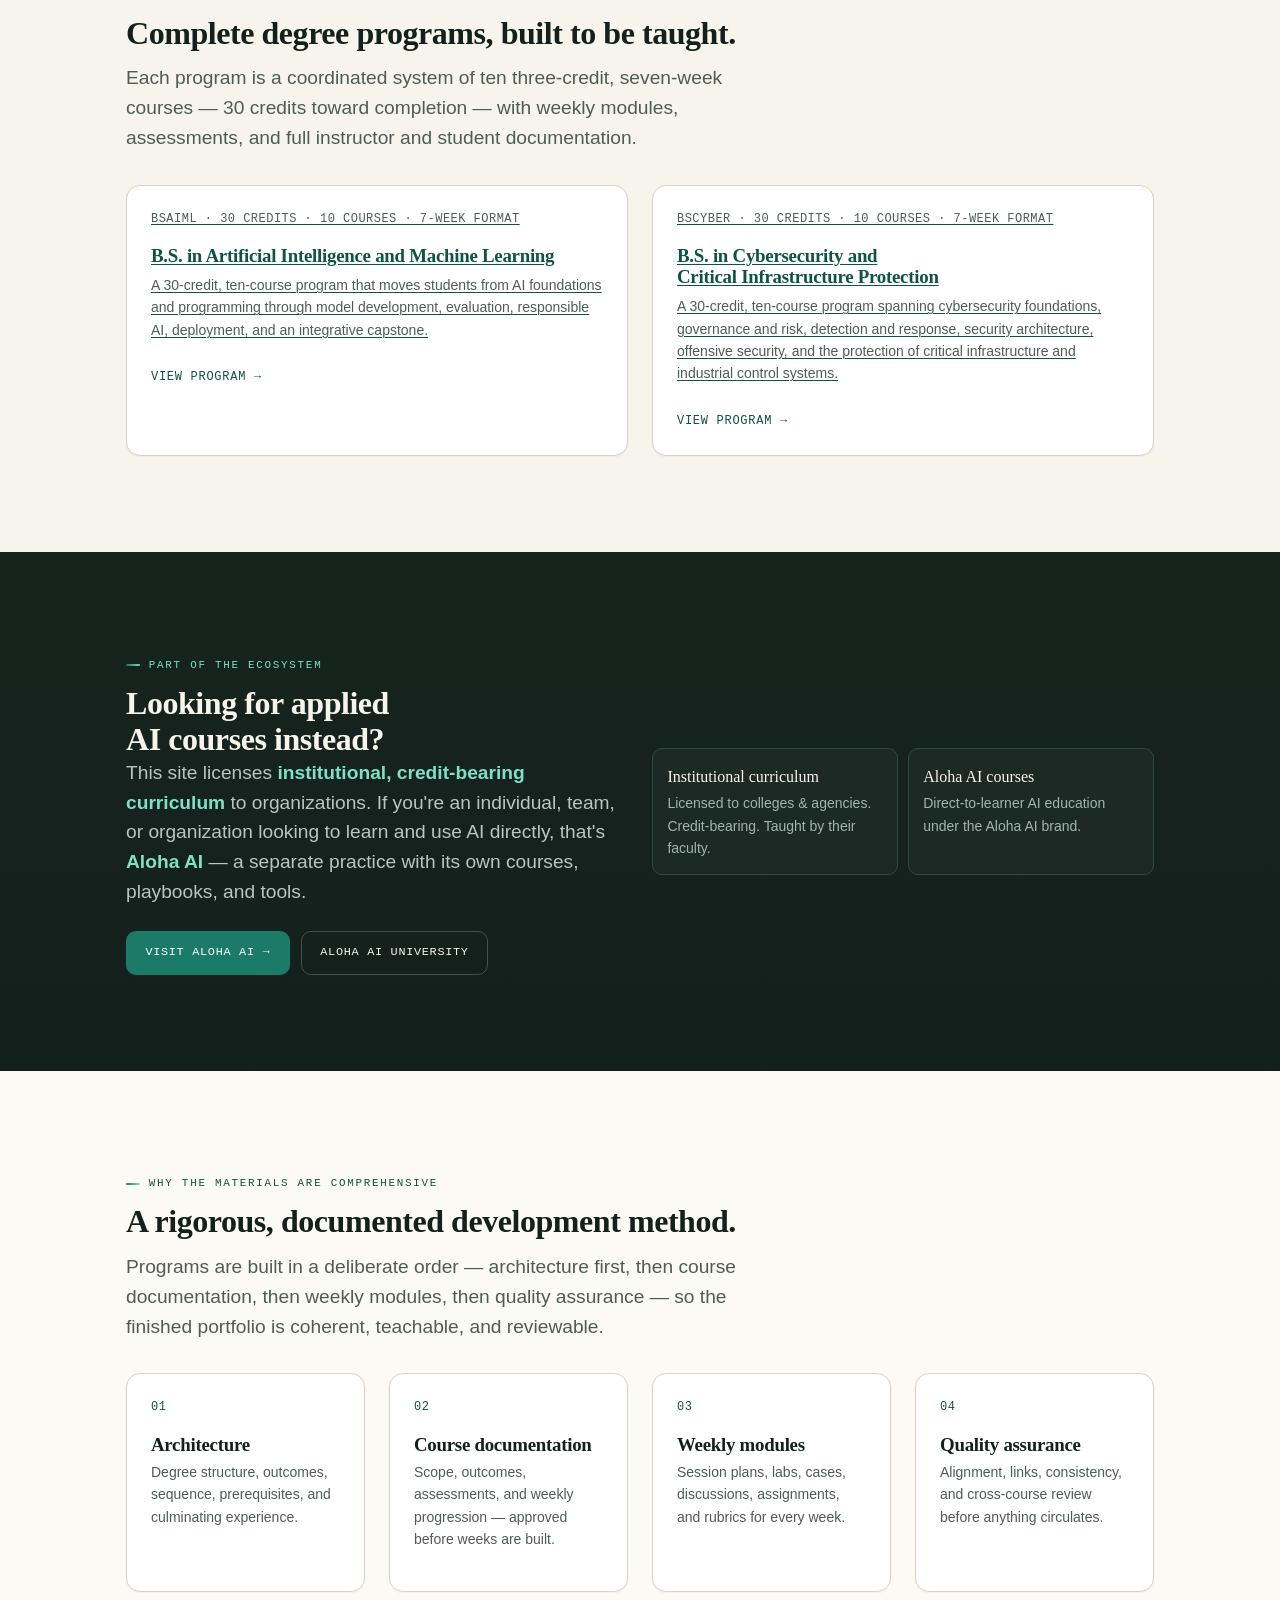
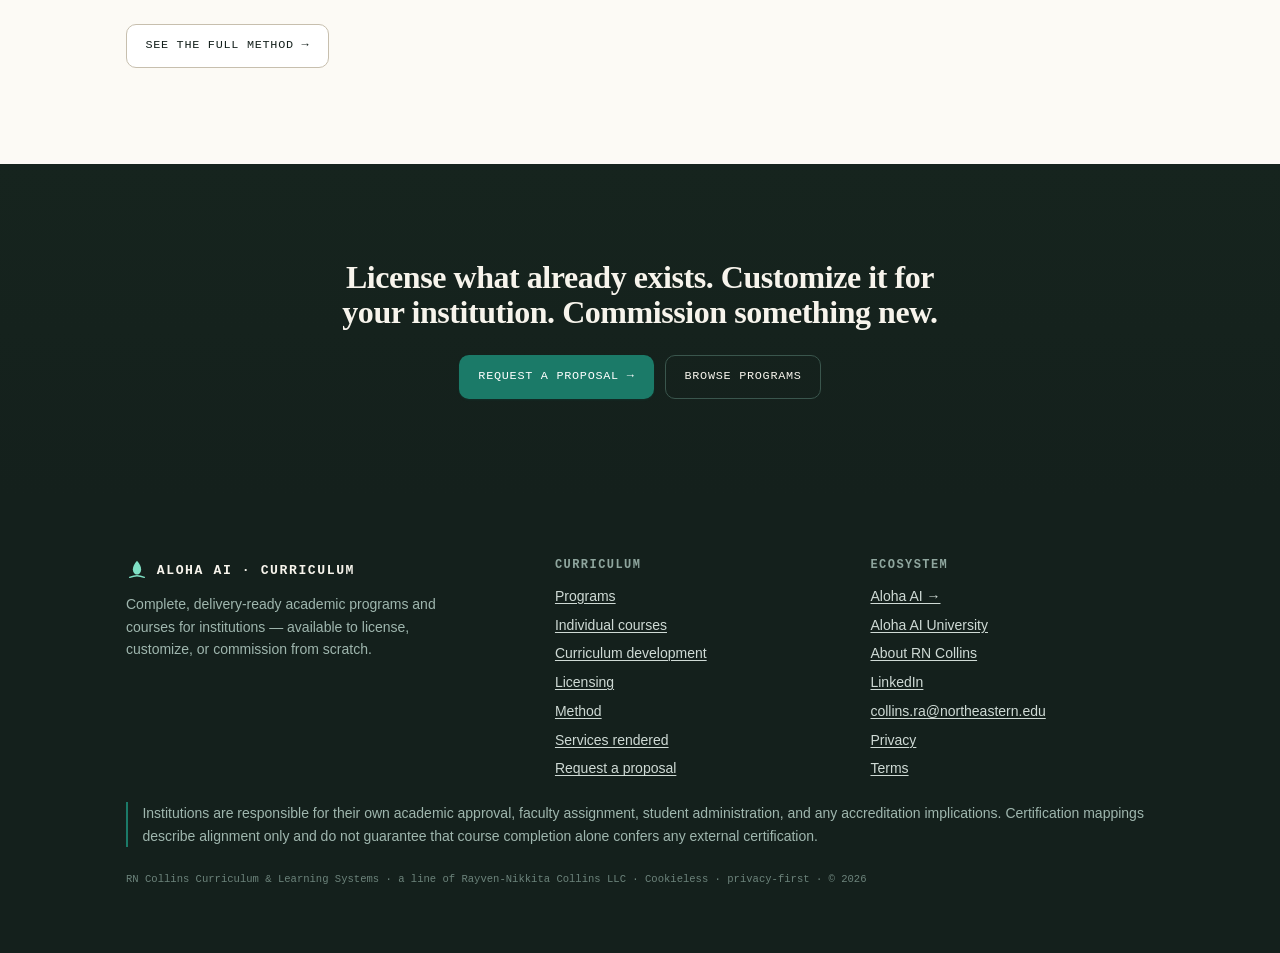
==== commit aa19e81a: "brand: label nav/footer as Aloha AI Co-Authored-By: Claude Opus 4.8 <noreply@anthropic.com>" ====
--- a/index.html
+++ b/index.html
@@ -65,9 +65,9 @@
 <a class="skip" href="#main">Skip to content</a>
 <header class="nav">
   <div class="nav__in">
-    <a class="nav__brand" href="/" aria-label="RN Collins Curriculum home">
+    <a class="nav__brand" href="/" aria-label="Aloha AI home">
       <svg width="22" height="22" viewBox="0 0 24 24" aria-hidden="true"><path d="M12 2c3 3.5 4.5 6.5 4.5 9.2 0 3.4-2 5.8-4.5 5.8s-4.5-2.4-4.5-5.8C7.5 8.5 9 5.5 12 2z" fill="#1B7A68"/><path d="M4 20c3-1.2 5.4-1.8 8-1.8s5 .6 8 1.8" stroke="#1B7A68" stroke-width="1.6" fill="none" stroke-linecap="round"/></svg>
-      RN&nbsp;Collins&nbsp;·&nbsp;Curriculum
+      Aloha&nbsp;AI
     </a>
     <button class="nav__burger" id="burger" aria-expanded="false" aria-controls="navlinks" aria-label="Open menu">
       <svg width="20" height="20" viewBox="0 0 24 24" aria-hidden="true"><path d="M3 6h18M3 12h18M3 18h18" stroke="currentColor" stroke-width="1.8" stroke-linecap="round"/></svg>
@@ -206,7 +206,7 @@
     <h2 id="foot-h" class="small" style="position:absolute;left:-999px">Site footer</h2>
     <div class="footer__grid">
       <div>
-        <a class="nav__brand" href="/" style="color:var(--cream)" aria-label="RN Collins Curriculum home"><svg width="22" height="22" viewBox="0 0 24 24" aria-hidden="true"><path d="M12 2c3 3.5 4.5 6.5 4.5 9.2 0 3.4-2 5.8-4.5 5.8s-4.5-2.4-4.5-5.8C7.5 8.5 9 5.5 12 2z" fill="#7FE0C4"/><path d="M4 20c3-1.2 5.4-1.8 8-1.8s5 .6 8 1.8" stroke="#7FE0C4" stroke-width="1.6" fill="none" stroke-linecap="round"/></svg> RN&nbsp;Collins&nbsp;·&nbsp;Curriculum</a>
+        <a class="nav__brand" href="/" style="color:var(--cream)" aria-label="Aloha AI home"><svg width="22" height="22" viewBox="0 0 24 24" aria-hidden="true"><path d="M12 2c3 3.5 4.5 6.5 4.5 9.2 0 3.4-2 5.8-4.5 5.8s-4.5-2.4-4.5-5.8C7.5 8.5 9 5.5 12 2z" fill="#7FE0C4"/><path d="M4 20c3-1.2 5.4-1.8 8-1.8s5 .6 8 1.8" stroke="#7FE0C4" stroke-width="1.6" fill="none" stroke-linecap="round"/></svg> Aloha&nbsp;AI&nbsp;·&nbsp;Curriculum</a>
         <p class="small" style="margin-top:var(--s3);max-width:40ch;color:#9FB6AE">Complete, delivery-ready academic programs and courses for institutions — available to license, customize, or commission from scratch.</p>
       </div>
       <div>
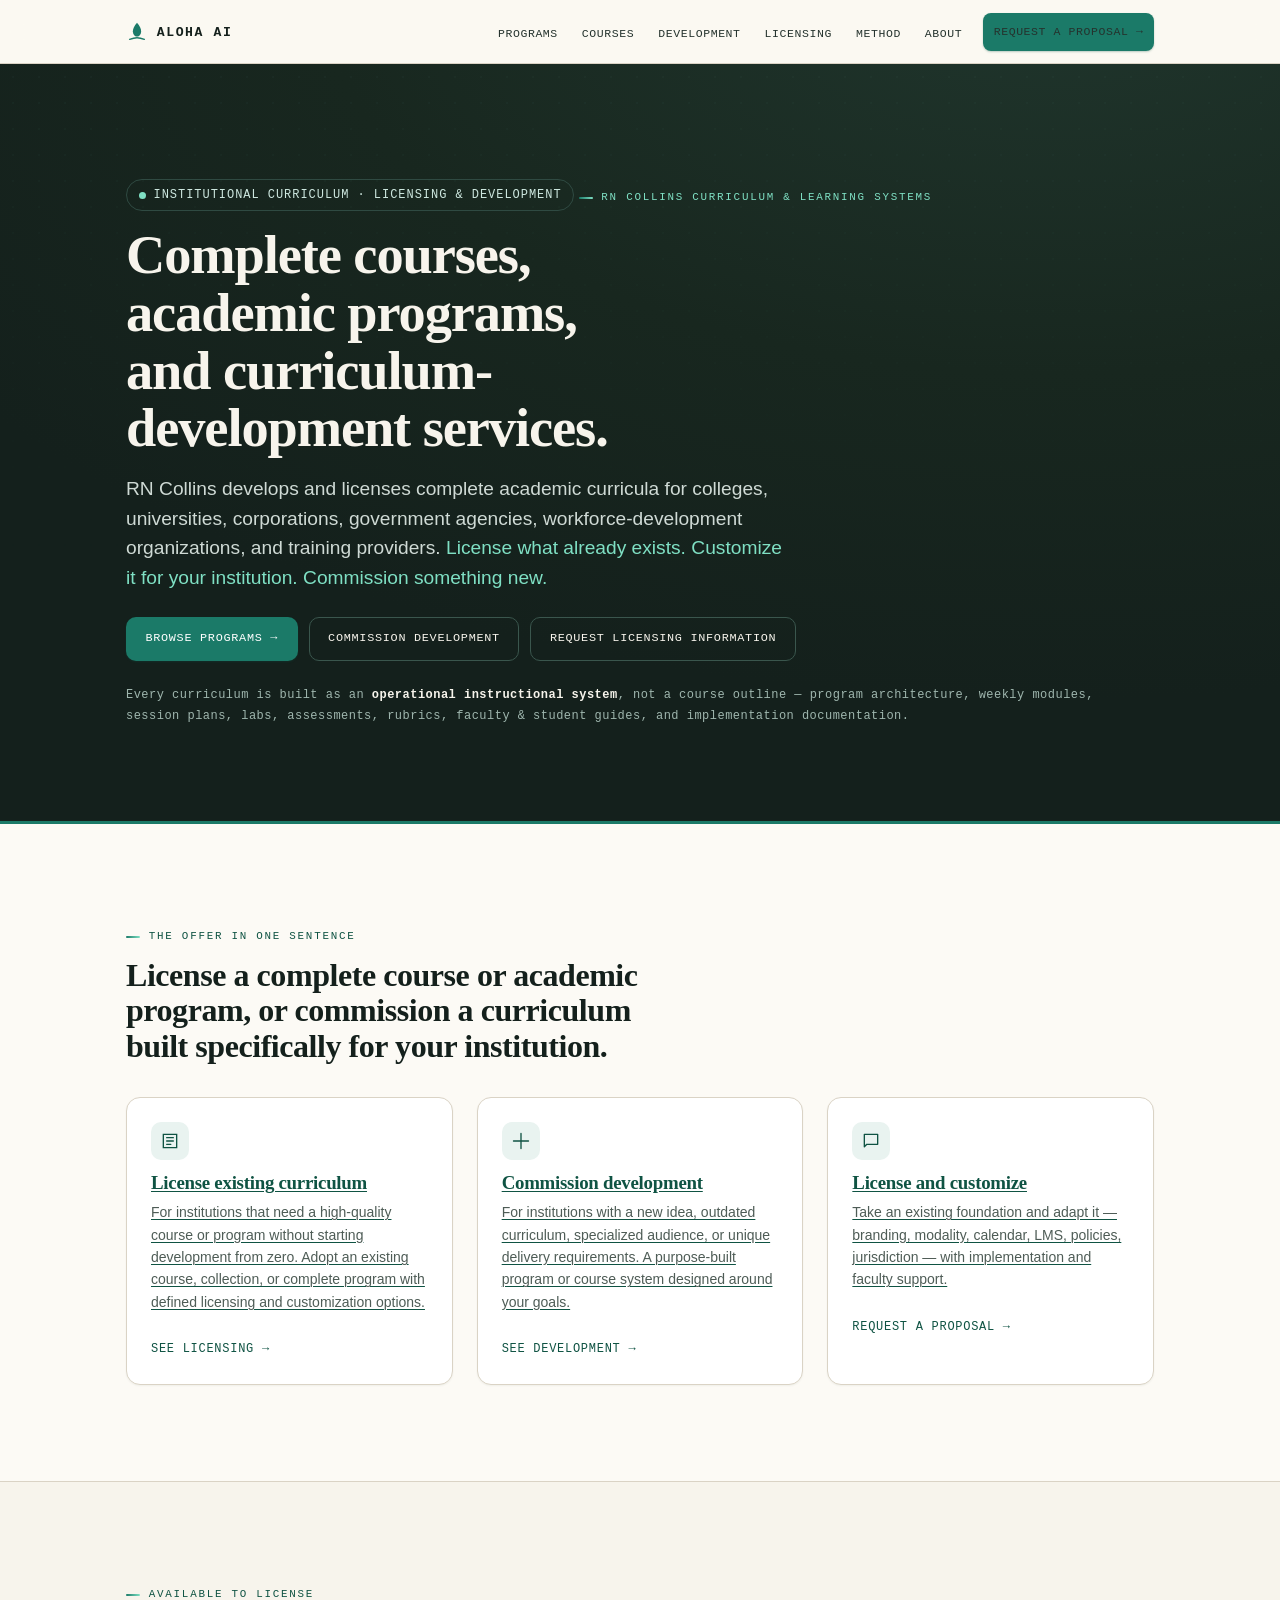
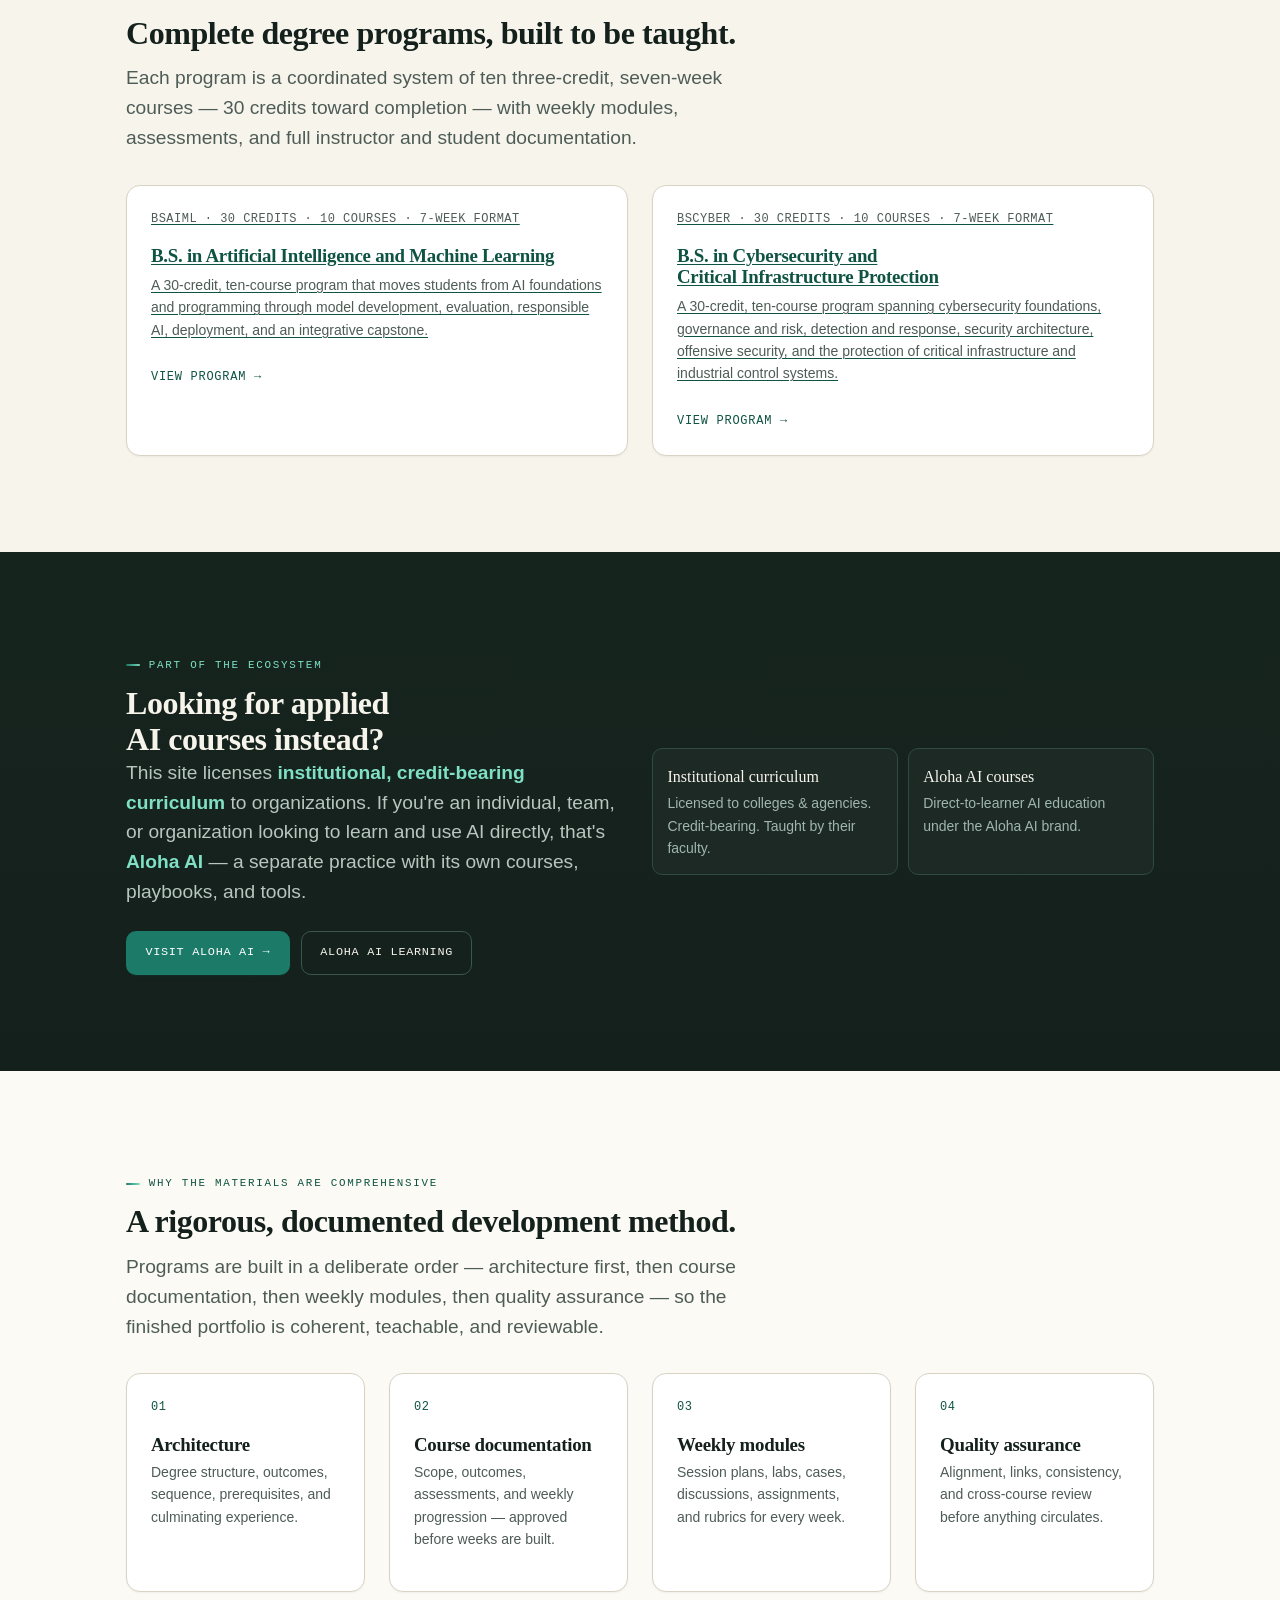
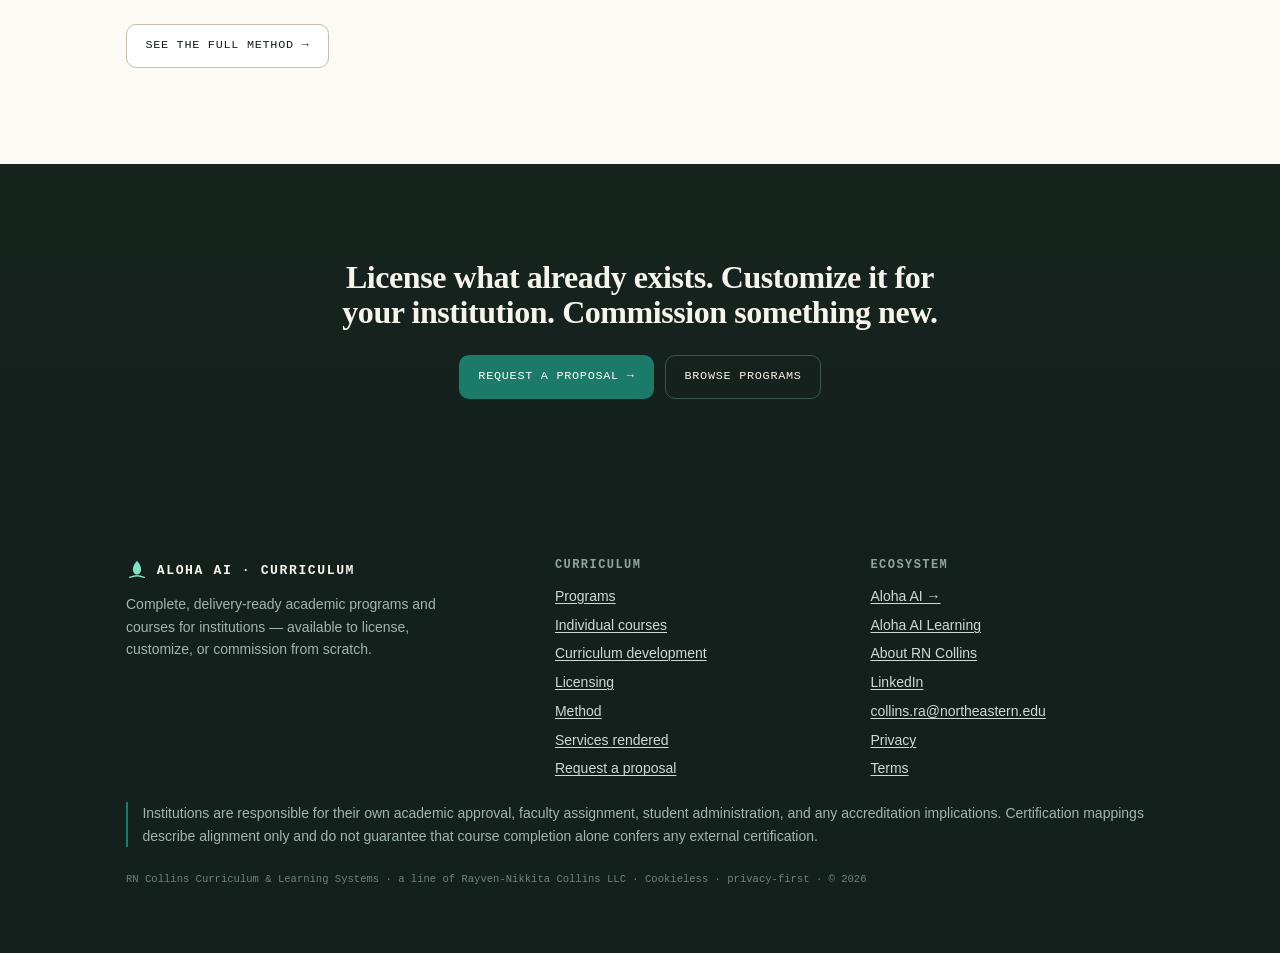
==== commit 9af22edf: "meta+content: repoint a dead link, add the share card, and finish four pages All changes are made in" ====
--- a/index.html
+++ b/index.html
@@ -15,6 +15,13 @@
 <meta name="twitter:title" content="RN Collins Curriculum — License complete academic programs, or commission a curriculum built for your institution">
 <meta name="twitter:description" content="Complete, delivery-ready academic programs and courses for colleges, universities, agencies, and employers — available to license, customize, or commission from scratch. By RN Collins.">
 <link rel="icon" href="/favicon.svg" type="image/svg+xml">
+<link rel="apple-touch-icon" sizes="180x180" href="/apple-touch-icon.png">
+<meta property="og:site_name" content="RN Collins Curriculum">
+<meta property="og:image" content="https://curriculum-licensing.vercel.app/og.png">
+<meta property="og:image:width" content="1200">
+<meta property="og:image:height" content="630">
+<meta property="og:image:alt" content="RN Collins Curriculum — complete courses, academic programs, and curriculum-development services. Programs run 30 credits across ten three-credit courses in a seven-week format.">
+<meta name="twitter:image" content="https://curriculum-licensing.vercel.app/og.png">
 <script>document.documentElement.className+=' js';</script>
 <link rel="stylesheet" href="/aloha-ds.css">
 <script type="application/ld+json">
@@ -162,7 +169,7 @@
           <p class="lead">This site licenses <b style="color:var(--teal-mint)">institutional, credit-bearing curriculum</b> to organizations. If you're an individual, team, or organization looking to learn and use AI directly, that's <b style="color:var(--teal-mint)">Aloha AI</b> — a separate practice with its own courses, playbooks, and tools.</p>
           <div class="hero__cta">
             <a class="btn btn--primary" href="https://aloha-ai-consulting.vercel.app" target="_blank" rel="noopener">Visit Aloha AI →</a>
-            <a class="btn btn--ghost" href="https://aloha-ai-consulting.vercel.app/university" target="_blank" rel="noopener">Aloha AI University</a>
+            <a class="btn btn--ghost" href="https://aloha-ai-consulting.vercel.app/learning/" target="_blank" rel="noopener">Aloha AI Learning</a>
           </div>
         </div>
         <div class="reveal">
@@ -225,7 +232,7 @@
         <h3>Ecosystem</h3>
         <ul>
           <li><a href="https://aloha-ai-consulting.vercel.app" target="_blank" rel="noopener">Aloha AI →</a></li>
-          <li><a href="https://aloha-ai-consulting.vercel.app/university" target="_blank" rel="noopener">Aloha AI University</a></li>
+          <li><a href="https://aloha-ai-consulting.vercel.app/learning/" target="_blank" rel="noopener">Aloha AI Learning</a></li>
           <li><a href="/about">About RN Collins</a></li>
           <li><a href="https://www.linkedin.com/in/rn-collins" target="_blank" rel="noopener">LinkedIn</a></li>
           <li><a href="mailto:collins.ra@northeastern.edu?subject=Curriculum%20licensing%20inquiry">collins.ra@northeastern.edu</a></li>
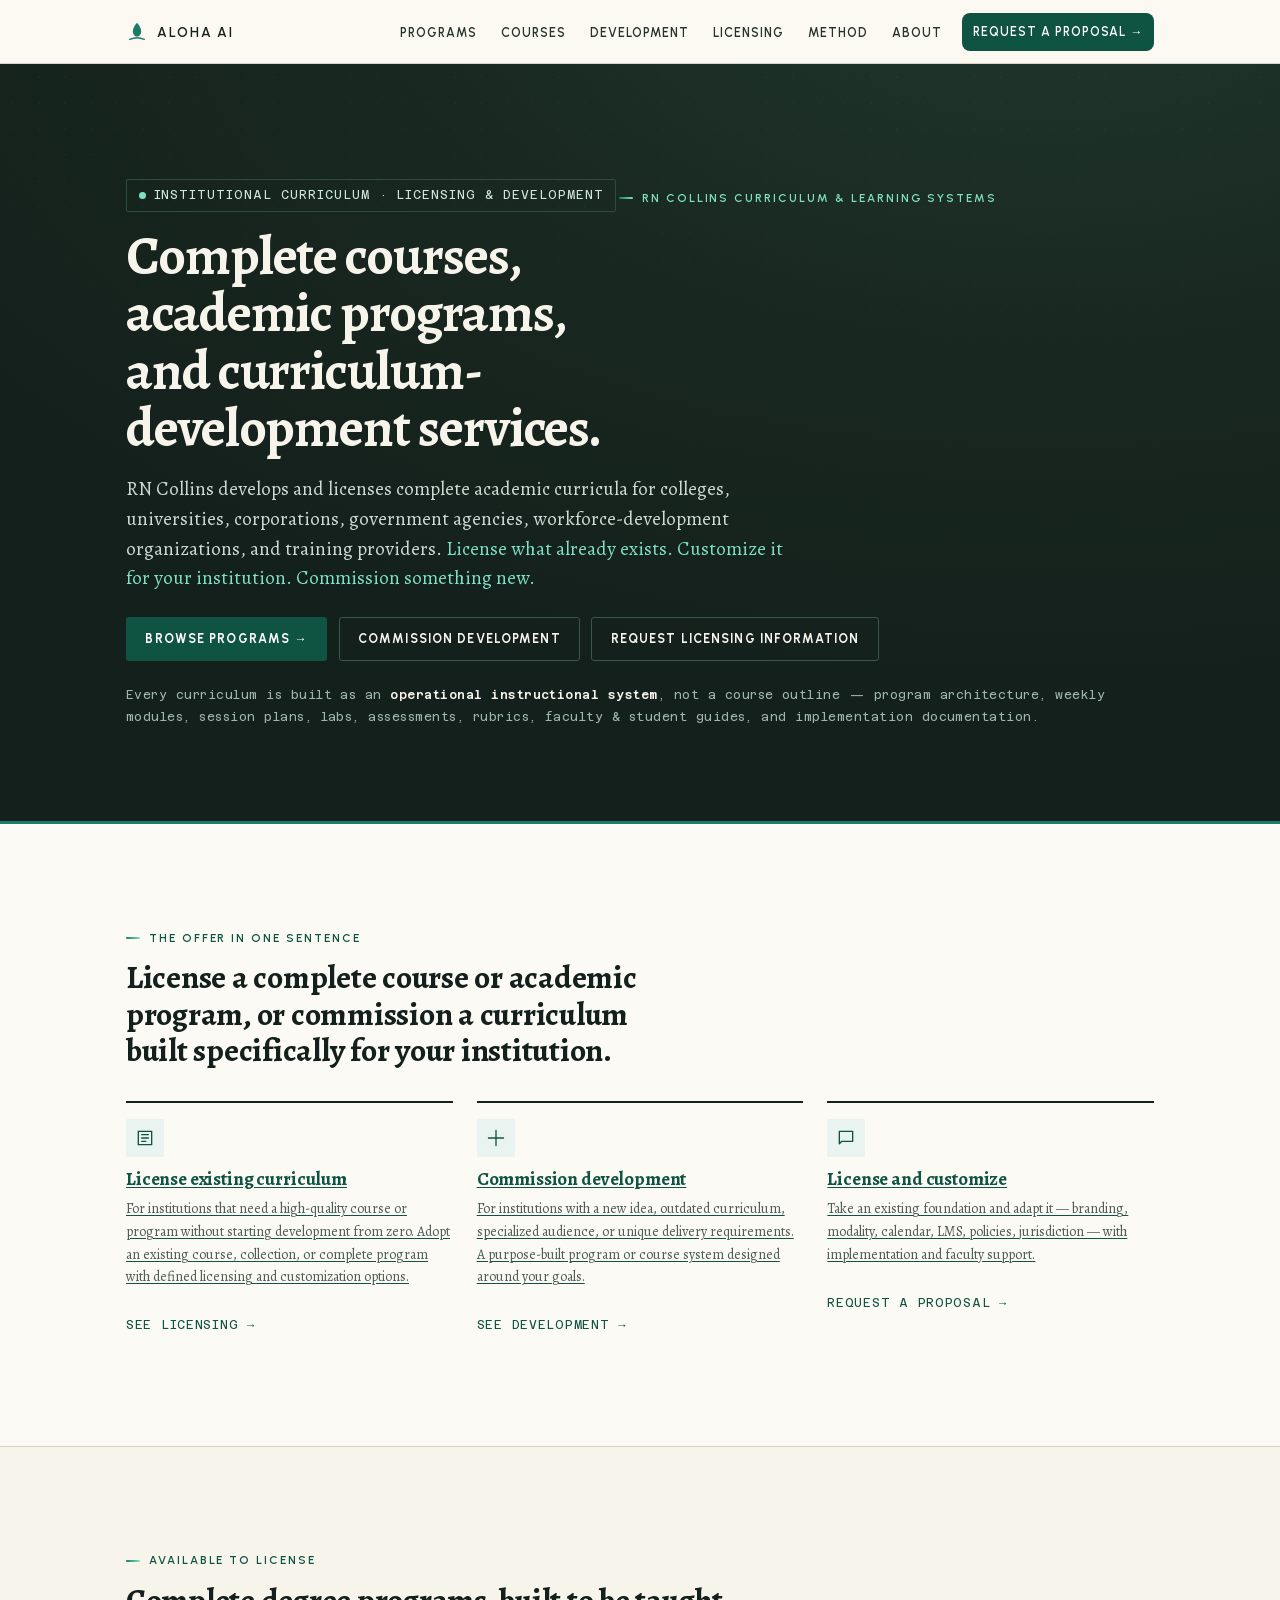
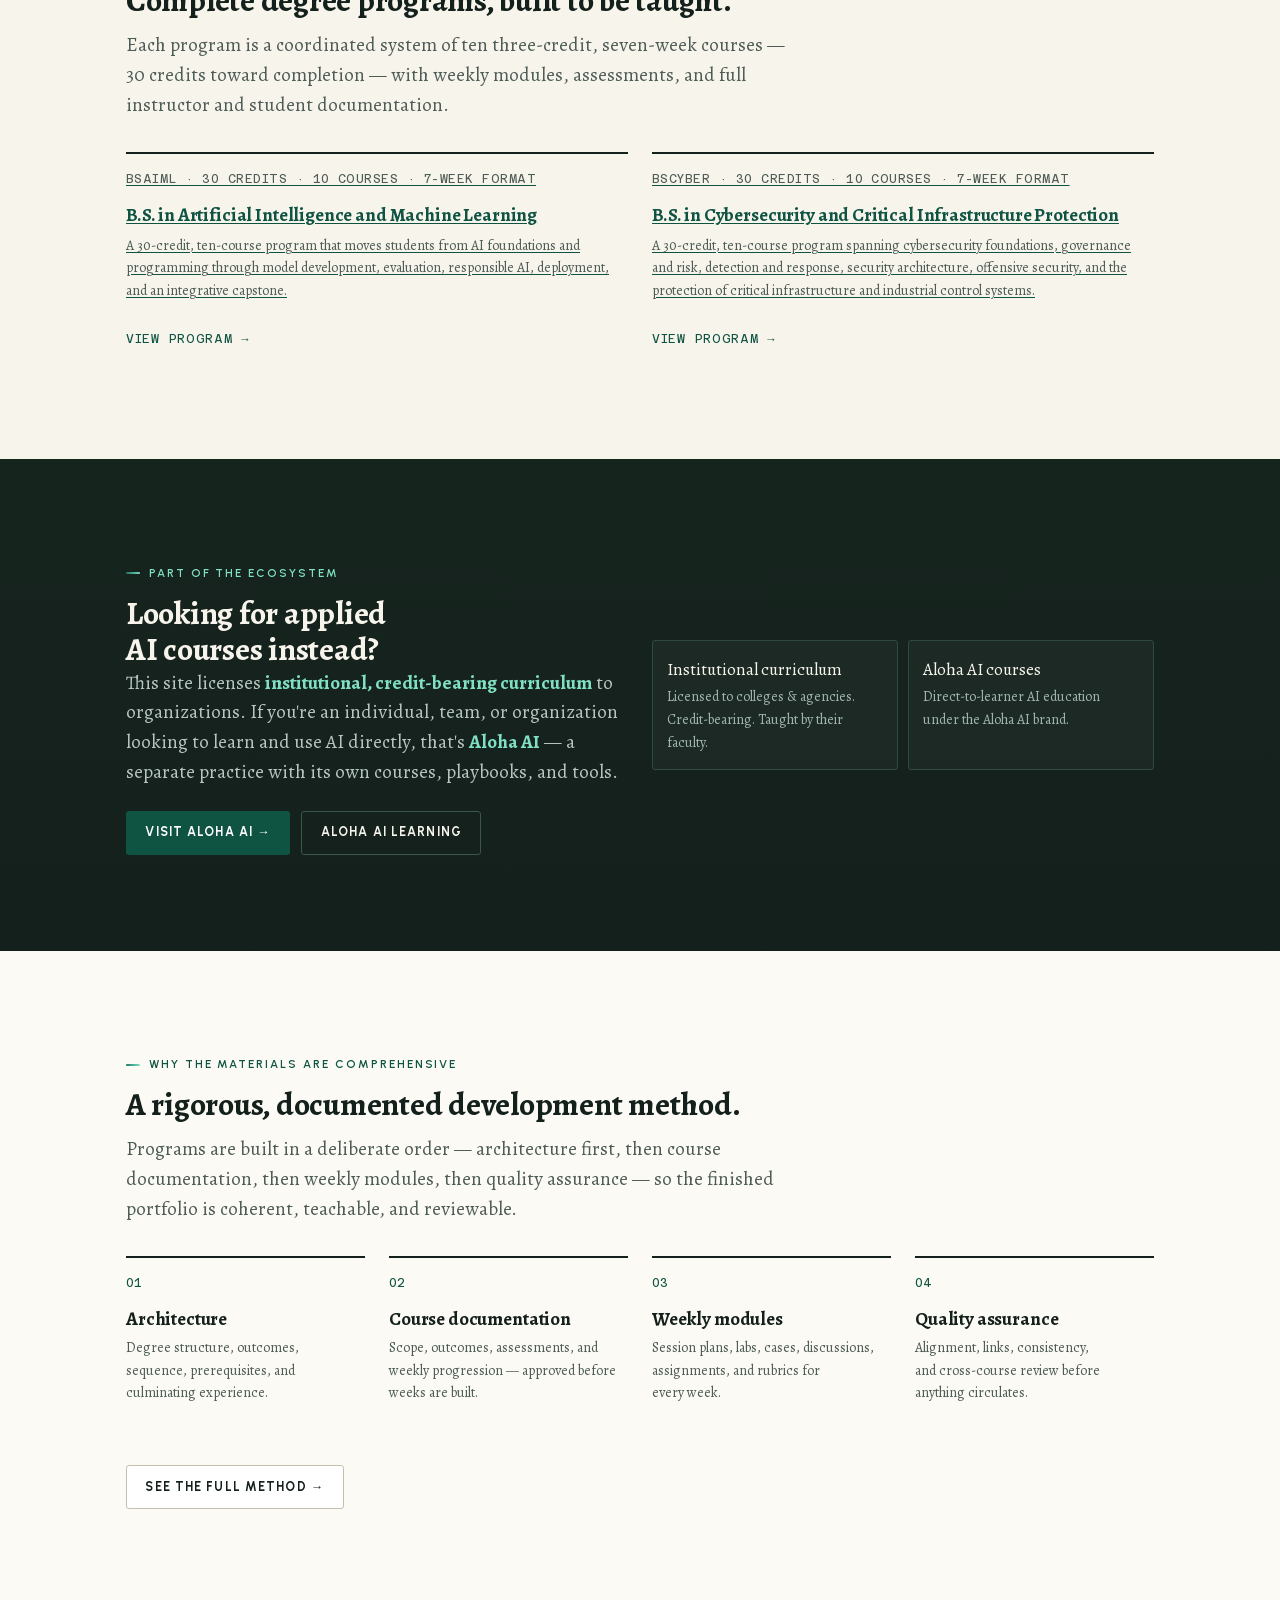
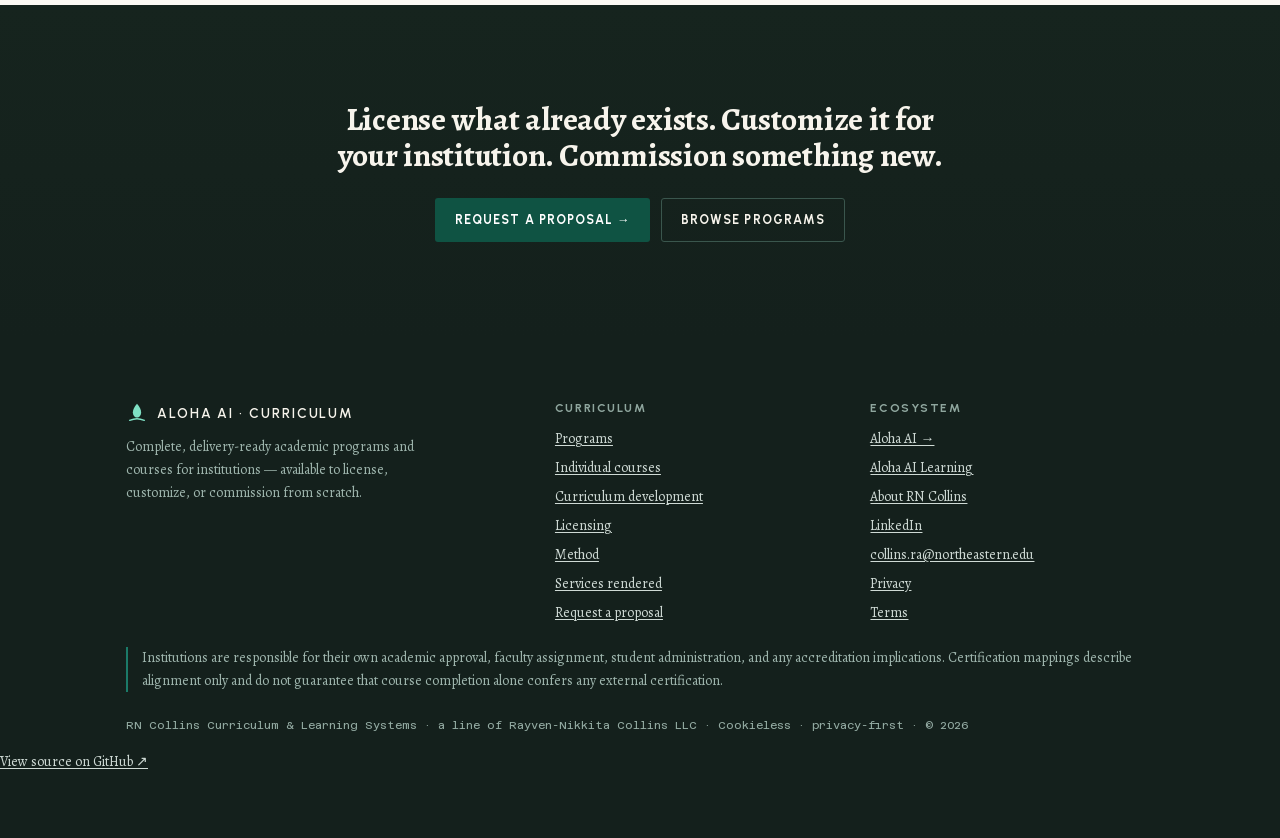
==== commit b0424e55: "Link the site footer to its verified public GitHub source Preserve repository visibility and existin" ====
--- a/index.html
+++ b/index.html
@@ -244,7 +244,7 @@
     <p class="disc small">Institutions are responsible for their own academic approval, faculty assignment, student administration, and any accreditation implications. Certification mappings describe alignment only and do not guarantee that course completion alone confers any external certification.</p>
     <p class="fine">RN Collins Curriculum &amp; Learning Systems · a line of Rayven-Nikkita Collins LLC · Cookieless · privacy-first · © 2026</p>
   </div>
-</footer>
+<p><a href="https://github.com/rn-collins/curriculum-licensing" target="_blank" rel="noopener noreferrer">View source on GitHub ↗</a></p></footer>
 <script>
   (function(){var b=document.getElementById('burger'),l=document.getElementById('navlinks');
   function set(o){b.setAttribute('aria-expanded',o);l.classList.toggle('open',o);b.setAttribute('aria-label',o?'Close menu':'Open menu');}
--- a/aloha-ds.css
+++ b/aloha-ds.css
@@ -1,10 +1,35 @@
 /* ============================================================
-   ALOHA AI — DESIGN SYSTEM  (aloha-ds.css)
-   The shared stylesheet for all 13 ecosystem sites.
-   Copy this file verbatim into each site; put page-specific
-   rules in the page's own <style> or a page.css.
-   v1.0 · 2026-07
+   RN COLLINS CURRICULUM — DESIGN SYSTEM  (aloha-ds.css)
+
+   This began as the ecosystem's shared stylesheet, copied verbatim
+   into thirteen sites, which is why this site and several others
+   were indistinguishable. It is now this site's own.
+
+   The object is a registrar's course catalogue: programs with
+   codes, courses with codes, credit values, prerequisites and
+   sequences. So the page is built as a catalogue is built —
+   entries are ruled rows rather than floating cards, and the
+   apparatus is split in two. Codes, credit values and column
+   heads are catalogue keys, set in Azeret Mono with tabular
+   figures. Navigation, buttons and form labels are interface,
+   set in Urbanist. Alegreya carries everything a reader reads.
+
+   Typefaces are self-hosted from /fonts (licences in that
+   directory). font-src is 'self' here, so a Google Fonts link
+   would be blocked in production and silently fall back.
+   v2.0 · 2026-09
    ============================================================ */
+
+@font-face{font-family:'Alegreya';font-style:italic;font-weight:400 600;font-display:swap;src:url('/fonts/alegreya-italic-400_600-latin-ext.woff2') format('woff2');unicode-range:U+0100-02BA, U+02BD-02C5, U+02C7-02CC, U+02CE-02D7, U+02DD-02FF, U+0304, U+0308, U+0329, U+1D00-1DBF, U+1E00-1E9F, U+1EF2-1EFF, U+2020, U+20A0-20AB, U+20AD-20C0, U+2113, U+2C60-2C7F, U+A720-A7FF;}
+@font-face{font-family:'Alegreya';font-style:italic;font-weight:400 600;font-display:swap;src:url('/fonts/alegreya-italic-400_600-latin.woff2') format('woff2');unicode-range:U+0000-00FF, U+0131, U+0152-0153, U+02BB-02BC, U+02C6, U+02DA, U+02DC, U+0304, U+0308, U+0329, U+2000-206F, U+20AC, U+2122, U+2191, U+2193, U+2212, U+2215, U+FEFF, U+FFFD;}
+@font-face{font-family:'Alegreya';font-style:normal;font-weight:400 700;font-display:swap;src:url('/fonts/alegreya-normal-400_700-latin-ext.woff2') format('woff2');unicode-range:U+0100-02BA, U+02BD-02C5, U+02C7-02CC, U+02CE-02D7, U+02DD-02FF, U+0304, U+0308, U+0329, U+1D00-1DBF, U+1E00-1E9F, U+1EF2-1EFF, U+2020, U+20A0-20AB, U+20AD-20C0, U+2113, U+2C60-2C7F, U+A720-A7FF;}
+@font-face{font-family:'Alegreya';font-style:normal;font-weight:400 700;font-display:swap;src:url('/fonts/alegreya-normal-400_700-latin.woff2') format('woff2');unicode-range:U+0000-00FF, U+0131, U+0152-0153, U+02BB-02BC, U+02C6, U+02DA, U+02DC, U+0304, U+0308, U+0329, U+2000-206F, U+20AC, U+2122, U+2191, U+2193, U+2212, U+2215, U+FEFF, U+FFFD;}
+@font-face{font-family:'Urbanist';font-style:italic;font-weight:400 600;font-display:swap;src:url('/fonts/urbanist-italic-400_600-latin-ext.woff2') format('woff2');unicode-range:U+0100-02BA, U+02BD-02C5, U+02C7-02CC, U+02CE-02D7, U+02DD-02FF, U+0304, U+0308, U+0329, U+1D00-1DBF, U+1E00-1E9F, U+1EF2-1EFF, U+2020, U+20A0-20AB, U+20AD-20C0, U+2113, U+2C60-2C7F, U+A720-A7FF;}
+@font-face{font-family:'Urbanist';font-style:italic;font-weight:400 600;font-display:swap;src:url('/fonts/urbanist-italic-400_600-latin.woff2') format('woff2');unicode-range:U+0000-00FF, U+0131, U+0152-0153, U+02BB-02BC, U+02C6, U+02DA, U+02DC, U+0304, U+0308, U+0329, U+2000-206F, U+20AC, U+2122, U+2191, U+2193, U+2212, U+2215, U+FEFF, U+FFFD;}
+@font-face{font-family:'Urbanist';font-style:normal;font-weight:400 700;font-display:swap;src:url('/fonts/urbanist-normal-400_700-latin-ext.woff2') format('woff2');unicode-range:U+0100-02BA, U+02BD-02C5, U+02C7-02CC, U+02CE-02D7, U+02DD-02FF, U+0304, U+0308, U+0329, U+1D00-1DBF, U+1E00-1E9F, U+1EF2-1EFF, U+2020, U+20A0-20AB, U+20AD-20C0, U+2113, U+2C60-2C7F, U+A720-A7FF;}
+@font-face{font-family:'Urbanist';font-style:normal;font-weight:400 700;font-display:swap;src:url('/fonts/urbanist-normal-400_700-latin.woff2') format('woff2');unicode-range:U+0000-00FF, U+0131, U+0152-0153, U+02BB-02BC, U+02C6, U+02DA, U+02DC, U+0304, U+0308, U+0329, U+2000-206F, U+20AC, U+2122, U+2191, U+2193, U+2212, U+2215, U+FEFF, U+FFFD;}
+@font-face{font-family:'Azeret Mono';font-style:normal;font-weight:400 600;font-display:swap;src:url('/fonts/azeretmono-normal-400_600-latin-ext.woff2') format('woff2');unicode-range:U+0100-02BA, U+02BD-02C5, U+02C7-02CC, U+02CE-02D7, U+02DD-02FF, U+0304, U+0308, U+0329, U+1D00-1DBF, U+1E00-1E9F, U+1EF2-1EFF, U+2020, U+20A0-20AB, U+20AD-20C0, U+2113, U+2C60-2C7F, U+A720-A7FF;}
+@font-face{font-family:'Azeret Mono';font-style:normal;font-weight:400 600;font-display:swap;src:url('/fonts/azeretmono-normal-400_600-latin.woff2') format('woff2');unicode-range:U+0000-00FF, U+0131, U+0152-0153, U+02BB-02BC, U+02C6, U+02DA, U+02DC, U+0304, U+0308, U+0329, U+2000-206F, U+20AC, U+2122, U+2191, U+2193, U+2212, U+2215, U+FEFF, U+FFFD;}
 
 /* ---- 1. TOKENS ------------------------------------------- */
 :root{
@@ -19,9 +44,10 @@
   --red:#9C2F2F; --red-l:#FBF1F0; --red-bd:#E3B9B4;
   --green:#166A34; --green-l:#EFF7F1; --green-bd:#BEDFC9;
   /* Type */
-  --serif:"Iowan Old Style","Palatino Linotype",Palatino,Georgia,"Times New Roman",serif;
-  --sans:-apple-system,BlinkMacSystemFont,"Segoe UI",Inter,Roboto,Helvetica,Arial,sans-serif;
-  --mono:"SFMono-Regular",Menlo,Consolas,"Liberation Mono",monospace;
+  --serif:'Alegreya',Charter,"Bitstream Charter","Times New Roman",serif;
+  --sans:'Urbanist','Helvetica Neue',Helvetica,sans-serif;
+  --mono:'Azeret Mono',ui-monospace,Menlo,Consolas,monospace;
+  --key:'Azeret Mono',ui-monospace,Menlo,Consolas,monospace;  /* catalogue keys: codes, credits, column heads */
   /* Type scale (fluid) */
   --fs-display:clamp(2.1rem,5.2vw,3.4rem);
   --fs-h1:clamp(1.9rem,4vw,2.7rem);
@@ -31,13 +57,10 @@
   /* Space scale */
   --s1:4px; --s2:8px; --s3:12px; --s4:16px; --s5:24px; --s6:32px; --s7:48px; --s8:64px; --s9:96px;
   /* Radius + shadow + motion */
-  --r-sm:10px; --r:14px; --r-lg:18px; --r-pill:999px;
-  --sh-1:0 1px 2px rgba(20,32,28,.05);
-  --sh-2:0 1px 2px rgba(20,32,28,.05),0 10px 34px rgba(20,32,28,.07);
-  /* elevated shadow set (flagship depth, still soft) */
-  --sh-3:0 2px 4px rgba(20,32,28,.04),0 18px 48px -12px rgba(20,32,28,.14);
-  --sh-focus:0 0 0 3px rgba(27,122,104,.35);
-  --sh-focus-mint:0 0 0 3px rgba(127,224,196,.55);
+  --r-sm:3px; --r:0px; --r-lg:0px; --r-pill:2px;   /* a catalogue is ruled, not rounded */
+  --sh-1:none; --sh-2:none; --sh-3:none;   /* entries sit on the page, not above it */
+  --sh-focus:0 0 0 3px #0F5343,0 0 0 6px #7FE0C4;
+  --sh-focus-mint:0 0 0 3px #7FE0C4,0 0 0 6px #0F5343;
   --ease:cubic-bezier(.4,0,.2,1);
   --ease-out:cubic-bezier(.16,1,.3,1);      /* editorial ease-out for reveals */
   --dur:.22s; --dur-s:.14s;
@@ -52,10 +75,10 @@
 /* ---- 2. BASE / RESET ------------------------------------- */
 *{box-sizing:border-box}
 html{scroll-behavior:smooth;scroll-padding-top:calc(var(--nav-h) + 12px);-webkit-text-size-adjust:100%}
-body{margin:0;background:var(--cream);color:var(--ink);font-family:var(--sans);
-  font-size:var(--fs-body);line-height:1.6;-webkit-font-smoothing:antialiased;text-rendering:optimizeLegibility}
+body{margin:0;background:var(--cream);color:var(--ink);font-family:var(--serif);
+  font-size:1.06rem;line-height:1.62;-webkit-font-smoothing:antialiased;text-rendering:optimizeLegibility}
 img{max-width:100%;display:block}
-h1,h2,h3,h4{font-family:var(--serif);font-weight:600;letter-spacing:-.014em;line-height:1.12;margin:0;text-wrap:balance}
+h1,h2,h3,h4{font-family:var(--serif);font-weight:700;letter-spacing:-.008em;line-height:1.14;margin:0;text-wrap:balance}
 p{margin:0 0 1rem;text-wrap:pretty}
 a{color:var(--teal-d);text-underline-offset:2px;text-decoration-thickness:from-font;transition:color var(--dur-s) var(--ease)}
 a:hover{color:var(--teal)}
@@ -86,7 +109,7 @@
 .measure{max-width:64ch}
 
 /* ---- 4. TYPOGRAPHY HELPERS ------------------------------- */
-.eyebrow{font-family:var(--mono);font-size:var(--label);letter-spacing:.16em;text-transform:uppercase;color:var(--teal-d);margin:0 0 var(--s3);display:inline-flex;align-items:center;gap:.55rem}
+.eyebrow{font-family:var(--sans);font-weight:600;font-size:.72rem;letter-spacing:.17em;text-transform:uppercase;color:var(--teal-d);margin:0 0 var(--s3);display:inline-flex;align-items:center;gap:.55rem}
 .eyebrow::before{content:"";width:14px;height:2px;border-radius:2px;background:var(--grad-mint-rule);flex:none}
 .section--ink .eyebrow::before{opacity:.95}
 .section--ink .eyebrow{color:var(--teal-mint)}
@@ -94,26 +117,26 @@
 .h1{font-size:var(--fs-h1)} .h2{font-size:var(--fs-h2)} .h3{font-size:var(--fs-h3)}
 .lead{font-size:clamp(1.06rem,1.6vw,1.2rem);line-height:1.55;color:var(--muted);max-width:60ch}
 .section--ink .lead{color:var(--muted-on-ink)}
-.mono{font-family:var(--mono)}
+.mono{font-family:var(--mono);font-variant-numeric:tabular-nums}
 .small{font-size:var(--fs-sm)} .muted{color:var(--muted)}
 
 /* ---- 5. BUTTONS ------------------------------------------ */
-.btn{display:inline-flex;align-items:center;gap:.5rem;font-family:var(--mono);font-size:.74rem;
-  letter-spacing:.06em;text-transform:uppercase;font-weight:500;text-decoration:none;cursor:pointer;
+.btn{display:inline-flex;align-items:center;gap:.5rem;font-family:var(--sans);font-size:.78rem;
+  letter-spacing:.09em;text-transform:uppercase;font-weight:700;text-decoration:none;cursor:pointer;
   padding:.72rem 1.15rem;border-radius:var(--r-sm);border:1px solid transparent;transition:all var(--dur) var(--ease);
   min-height:44px;line-height:1}
-.btn--primary{background:var(--teal);color:#fff;box-shadow:0 1px 2px rgba(15,83,67,.28)}
-.btn--primary:hover{background:#22917b;color:#fff;transform:translateY(-1px);box-shadow:0 8px 22px -6px rgba(15,83,67,.5)}
+.btn--primary{background:var(--teal-d);color:#fff;box-shadow:none}
+.btn--primary:hover{background:var(--ink);color:#fff;transform:none;box-shadow:none}
 .btn--primary:active{transform:translateY(0)}
 .btn--outline{background:var(--white);border-color:var(--line-2);color:var(--ink)}
-.btn--outline:hover{border-color:var(--teal);color:var(--teal-d);transform:translateY(-1px);box-shadow:var(--sh-1)}
+.btn--outline:hover{border-color:var(--ink);color:var(--ink);transform:none;box-shadow:none}
 .btn--ghost{background:transparent;border-color:#3a564d;color:var(--cream)}
 .btn--ghost:hover{border-color:var(--teal-mint);color:#fff}
 .btn--sm{padding:.5rem .8rem;min-height:38px;font-size:.68rem}
 
 /* ---- 6. CHIPS / TAGS ------------------------------------- */
-.chip{display:inline-flex;align-items:center;gap:.4rem;font-family:var(--mono);font-size:var(--fs-xs);
-  letter-spacing:.05em;text-transform:uppercase;padding:.24rem .55rem;border-radius:var(--r-pill);
+.chip{display:inline-flex;align-items:center;gap:.4rem;font-family:var(--key);font-size:var(--fs-xs);
+  font-variant-numeric:tabular-nums;letter-spacing:.05em;text-transform:uppercase;padding:.24rem .55rem;border-radius:var(--r-pill);
   border:1px solid var(--line);background:#fff;color:var(--ink-2)}
 .chip--hi{color:var(--green);border-color:var(--green-bd);background:var(--green-l)}
 .chip--med{color:var(--amber);border-color:var(--amber-bd);background:var(--amber-l)}
@@ -121,71 +144,71 @@
 .chip .ic{width:7px;height:7px;border-radius:50%;background:currentColor;flex:none}
 
 /* ---- 7. CARDS -------------------------------------------- */
-.card{position:relative;background:#fff;border:1px solid var(--line);border-radius:var(--r);padding:var(--s5);box-shadow:var(--sh-1);
+.card{position:relative;background:transparent;border:0;border-top:2px solid var(--ink);border-radius:0;padding:var(--s4) 0 var(--s3);box-shadow:none;
   transition:box-shadow var(--dur) var(--ease),transform var(--dur) var(--ease),border-color var(--dur) var(--ease)}
 .card--hover{cursor:pointer}
-.card--hover:hover{box-shadow:var(--sh-3);transform:translateY(-3px);border-color:var(--line-2)}
+.card--hover:hover{box-shadow:none;transform:none;border-top-color:var(--teal)}
 /* an accent hairline that surfaces on hover — quiet until you touch it */
-.card--hover::after{content:"";position:absolute;left:var(--s5);right:var(--s5);top:0;height:2px;border-radius:2px;
+.card--hover::after{content:"";position:absolute;left:0;right:0;top:-2px;height:2px;border-radius:0;
   background:var(--grad-mint-rule);transform:scaleX(0);transform-origin:left;opacity:0;transition:transform var(--dur) var(--ease-out),opacity var(--dur) var(--ease)}
 .card--hover:hover::after{transform:scaleX(1);opacity:1}
 .card h3{font-size:var(--fs-h3);margin-bottom:var(--s2)}
-.card__ic{width:38px;height:38px;border-radius:10px;background:var(--teal-l);color:var(--teal-d);
+.card__ic{width:38px;height:38px;border-radius:2px;background:var(--teal-l);color:var(--teal-d);
   display:grid;place-items:center;margin-bottom:var(--s3)}
 
 /* ---- 8. TOOL PANEL (dark interactive) -------------------- */
-.tool{background:var(--ink);color:var(--cream);border-radius:var(--r-lg);padding:var(--s6);box-shadow:var(--sh-2)}
+.tool{background:var(--ink);color:var(--cream);border-radius:0;padding:var(--s6);box-shadow:none}
 .tool h3{color:var(--cream)}
 .field{margin-bottom:var(--s4)}
-.field label{display:block;font-family:var(--mono);font-size:var(--fs-xs);letter-spacing:.1em;
+.field label{display:block;font-family:var(--sans);font-weight:700;font-size:.75rem;letter-spacing:.1em;
   text-transform:uppercase;color:var(--muted-on-ink);margin-bottom:.4rem}
-.field select,.field input{width:100%;padding:.66rem .75rem;border-radius:var(--r-sm);
+.field select,.field input{width:100%;padding:.66rem .75rem;border-radius:2px;
   border:1px solid #33504f;background:#0E1815;color:var(--cream);font:inherit;font-size:.95rem;min-height:44px}
 .field select:focus-visible,.field input:focus-visible{box-shadow:var(--sh-focus);border-color:var(--teal)}
-.out{background:#0E1815;border:1px solid #2C463E;border-radius:var(--r);padding:var(--s5)}
-.out__lab{font-family:var(--mono);font-size:var(--fs-xs);letter-spacing:.12em;text-transform:uppercase;color:var(--muted-on-ink);margin-bottom:.3rem}
+.out{background:#0E1815;border:1px solid #2C463E;border-radius:0;padding:var(--s5)}
+.out__lab{font-family:var(--sans);font-weight:700;font-size:var(--fs-xs);letter-spacing:.12em;text-transform:uppercase;color:var(--muted-on-ink);margin-bottom:.3rem}
 .out__big{font-family:var(--serif);font-size:1.7rem;color:var(--teal-mint);line-height:1.1}
 .out ul{margin:.7rem 0 0;padding-left:1.1rem;color:#D6E4DF;font-size:.9rem}
 .out ul li{margin-bottom:.3rem}
 .flag{font-family:var(--mono);font-size:.72rem;color:#E7B36B;margin-top:.7rem}
 
 /* ---- 9. TABLE (provenance) ------------------------------- */
-.table-wrap{overflow-x:auto;border:1px solid var(--line);border-radius:var(--r);background:#fff}
+.table-wrap{overflow-x:auto;border:0;border-top:2px solid var(--ink);border-bottom:2px solid var(--ink);border-radius:0;background:transparent}
 table.data{width:100%;border-collapse:collapse;font-size:var(--fs-sm);min-width:560px}
 .data th,.data td{text-align:left;padding:.65rem .8rem;border-bottom:1px solid var(--line);vertical-align:top}
-.data th{background:var(--ink);color:var(--cream);font-family:var(--mono);font-size:var(--fs-xs);letter-spacing:.09em;text-transform:uppercase;font-weight:500;position:sticky;top:0}
+.data th{background:var(--ink);color:var(--cream);font-family:var(--key);font-size:var(--fs-xs);letter-spacing:.09em;text-transform:uppercase;font-weight:500;position:sticky;top:0}
 .data tr:last-child td{border-bottom:none}
-.data .cite{font-family:var(--mono);font-size:.8rem;color:var(--teal-d)}
+.data .cite{font-family:var(--key);font-variant-numeric:tabular-nums;font-size:.8rem;color:var(--teal-d)}
 
 /* ---- 10. ACCORDION (FAQ) --------------------------------- */
-.acc{border:1px solid var(--line);border-radius:var(--r);background:#fff;overflow:hidden}
+.acc{border:0;border-top:1px solid var(--line-2);border-radius:0;background:transparent;overflow:hidden}
 .acc+.acc{margin-top:var(--s3)}
-.acc__btn{width:100%;text-align:left;background:none;border:0;cursor:pointer;padding:1rem 1.15rem;
+.acc__btn{width:100%;text-align:left;background:none;border:0;cursor:pointer;padding:1rem 0;
   font-family:var(--serif);font-size:1.05rem;color:var(--ink);display:flex;justify-content:space-between;gap:1rem;align-items:center;min-height:56px}
 .acc__btn:hover{color:var(--teal-d)}
 .acc__ic{flex:none;transition:transform var(--dur) var(--ease);color:var(--teal)}
 .acc__btn[aria-expanded="true"] .acc__ic{transform:rotate(45deg)}
 .acc__panel{max-height:0;overflow:hidden;transition:max-height var(--dur) var(--ease)}
-.acc__panel-inner{padding:0 1.15rem 1.1rem;color:var(--muted)}
+.acc__panel-inner{padding:0 0 1.1rem;color:var(--muted)}
 
 /* ---- 11. NAV --------------------------------------------- */
-.skip{position:absolute;left:-999px;top:0;background:var(--teal);color:#fff;padding:.6rem 1rem;
-  border-radius:0 0 8px 0;z-index:200;font-family:var(--mono);font-size:.8rem}
+.skip{position:absolute;left:-999px;top:0;background:var(--ink);color:#fff;padding:.7rem 1.1rem;
+  border-radius:0 0 3px 0;z-index:200;font-family:var(--sans);font-weight:700;font-size:.82rem;letter-spacing:.06em}
 .skip:focus{left:0;color:#fff}
 .nav{position:sticky;top:0;z-index:100;background:rgba(252,250,245,.82);backdrop-filter:saturate(180%) blur(14px);
   border-bottom:1px solid var(--line);height:var(--nav-h);transition:box-shadow var(--dur) var(--ease),background var(--dur) var(--ease)}
 .nav.is-stuck{background:rgba(252,250,245,.94);box-shadow:0 1px 0 var(--line),0 8px 24px -14px rgba(20,32,28,.4)}
 .nav__in{max-width:var(--maxw);margin-inline:auto;padding-inline:clamp(18px,4vw,26px);height:var(--nav-h);
   display:flex;align-items:center;justify-content:space-between;gap:1rem}
-.nav__brand{display:flex;align-items:center;gap:.55rem;font-family:var(--mono);font-size:.82rem;letter-spacing:.12em;
+.nav__brand{display:flex;align-items:center;gap:.55rem;font-family:var(--sans);font-size:.86rem;letter-spacing:.14em;
   text-transform:uppercase;color:var(--ink);text-decoration:none;font-weight:600}
 .nav__brand svg{flex:none}
 .nav__links{display:flex;align-items:center;gap:.3rem;list-style:none;margin:0;padding:0}
-.nav__links a{font-family:var(--mono);font-size:.72rem;letter-spacing:.05em;text-transform:uppercase;
+.nav__links a{font-family:var(--sans);font-weight:600;font-size:.78rem;letter-spacing:.08em;text-transform:uppercase;
   color:var(--ink-2);text-decoration:none;padding:.5rem .6rem;border-radius:8px}
-.nav__links a:hover{color:var(--teal-d);background:var(--teal-l)}
+.nav__links a:hover{color:var(--teal-d);background:var(--teal-l);border-radius:2px}
 .nav__cta{margin-left:.4rem}
-.nav__burger{display:none;background:none;border:1px solid var(--line-2);border-radius:9px;width:44px;height:44px;
+.nav__burger{display:none;background:none;border:1px solid var(--line-2);border-radius:2px;width:44px;height:44px;
   cursor:pointer;align-items:center;justify-content:center;color:var(--ink)}
 @media(max-width:860px){
   .nav__links{position:fixed;inset:var(--nav-h) 0 auto 0;flex-direction:column;align-items:stretch;gap:0;
@@ -203,10 +226,10 @@
 .footer a{color:#CFDAD5}.footer a:hover{color:#fff}
 .footer__grid{display:grid;grid-template-columns:1.4fr 1fr 1fr;gap:var(--s6)}
 @media(max-width:720px){.footer__grid{grid-template-columns:1fr}}
-.footer h3,.footer h4{font-family:var(--mono);font-size:var(--fs-xs);letter-spacing:.12em;text-transform:uppercase;color:#8FA69E;margin-bottom:var(--s3)}
+.footer h3,.footer h4{font-family:var(--sans);font-weight:700;font-size:.75rem;letter-spacing:.13em;text-transform:uppercase;color:#8FA69E;margin-bottom:var(--s3)}
 .footer ul{list-style:none;margin:0;padding:0}.footer li{margin-bottom:.4rem}
 .footer .disc{border-left:2px solid var(--teal);padding-left:.9rem;color:#9FB6AE;margin-top:var(--s4)}
-.footer .fine{font-family:var(--mono);font-size:.66rem;color:#6C837B;margin-top:var(--s5);line-height:1.7}
+.footer .fine{font-family:var(--key);font-size:.7rem;color:#93AAA2;margin-top:var(--s5);line-height:1.7}
 
 /* ---- 13. UTIL / MOTION ----------------------------------- */
 /* reveals only hide when JS is active (progressive enhancement) */
@@ -218,3 +241,43 @@
   *{animation:none!important;transition:none!important;scroll-behavior:auto!important}
   .reveal{opacity:1;transform:none}
 }
+
+/* ---- 14. CATALOGUE KEYS + FIXES -----------------------------------------
+   Course codes and credit values are catalogue keys: mono, tabular, aligned.
+   They are how a registrar finds a row, so they are set as keys and not as
+   decoration. Page stylesheets set .code and .cr; this makes them consistent.
+   ------------------------------------------------------------------------- */
+.courserow .code,.code{font-family:var(--key);font-variant-numeric:tabular-nums;
+  letter-spacing:.04em;font-weight:600}
+.courserow .cr,.cr,.kv,.p-num{font-family:var(--key);font-variant-numeric:tabular-nums;
+  letter-spacing:.04em}
+.num-stat{font-variant-numeric:tabular-nums}
+
+/* `.nav__links a` (0,1,1) outranked `.btn--primary` (0,1,0), so the nav's
+   primary call to action drew its label in --ink-2 on the teal ground:
+   2.53:1. The button now states its own colour at matching specificity. */
+.nav__links a.btn--primary{color:#fff}
+.nav__links a.btn--primary:hover{color:#fff}
+.nav__links a.btn--outline{color:var(--ink)}
+.nav__links a.btn--ghost{color:var(--cream)}
+
+/* ---- 15. FORCED COLORS + PRINT (absent before this pass) ---------------- */
+@media(forced-colors:active){
+  .card,.acc,.table-wrap{border-top:2px solid CanvasText}
+  .btn,.chip{border:1px solid ButtonText}
+  .rule,.divider--accent,.card--hover::after{background:CanvasText;forced-color-adjust:none}
+  :focus-visible{outline:3px solid Highlight;outline-offset:2px}
+}
+@media print{
+  .nav,.footer,.skip,.nav__burger,.btn{display:none!important}
+  body{background:#fff;color:#000;font-size:10.5pt}
+  .section{padding-block:14pt;border-top:1px solid #000}
+  .section--ink,.tool,.out{background:#fff!important;color:#000!important}
+  .section--ink h1,.section--ink h2,.section--ink h3,.section--ink h4,
+  .section--ink .lead,.tool h3,.out__big{color:#000!important}
+  .card,.acc,.data tr,.table-wrap{break-inside:avoid}
+  .acc__panel{max-height:none!important;overflow:visible!important}
+  .js .reveal{opacity:1!important;transform:none!important}
+  .data th{background:#fff;color:#000;border-bottom:2px solid #000}
+  a[href^="http"]::after{content:" (" attr(href) ")";font-size:8pt;color:#333}
+}
